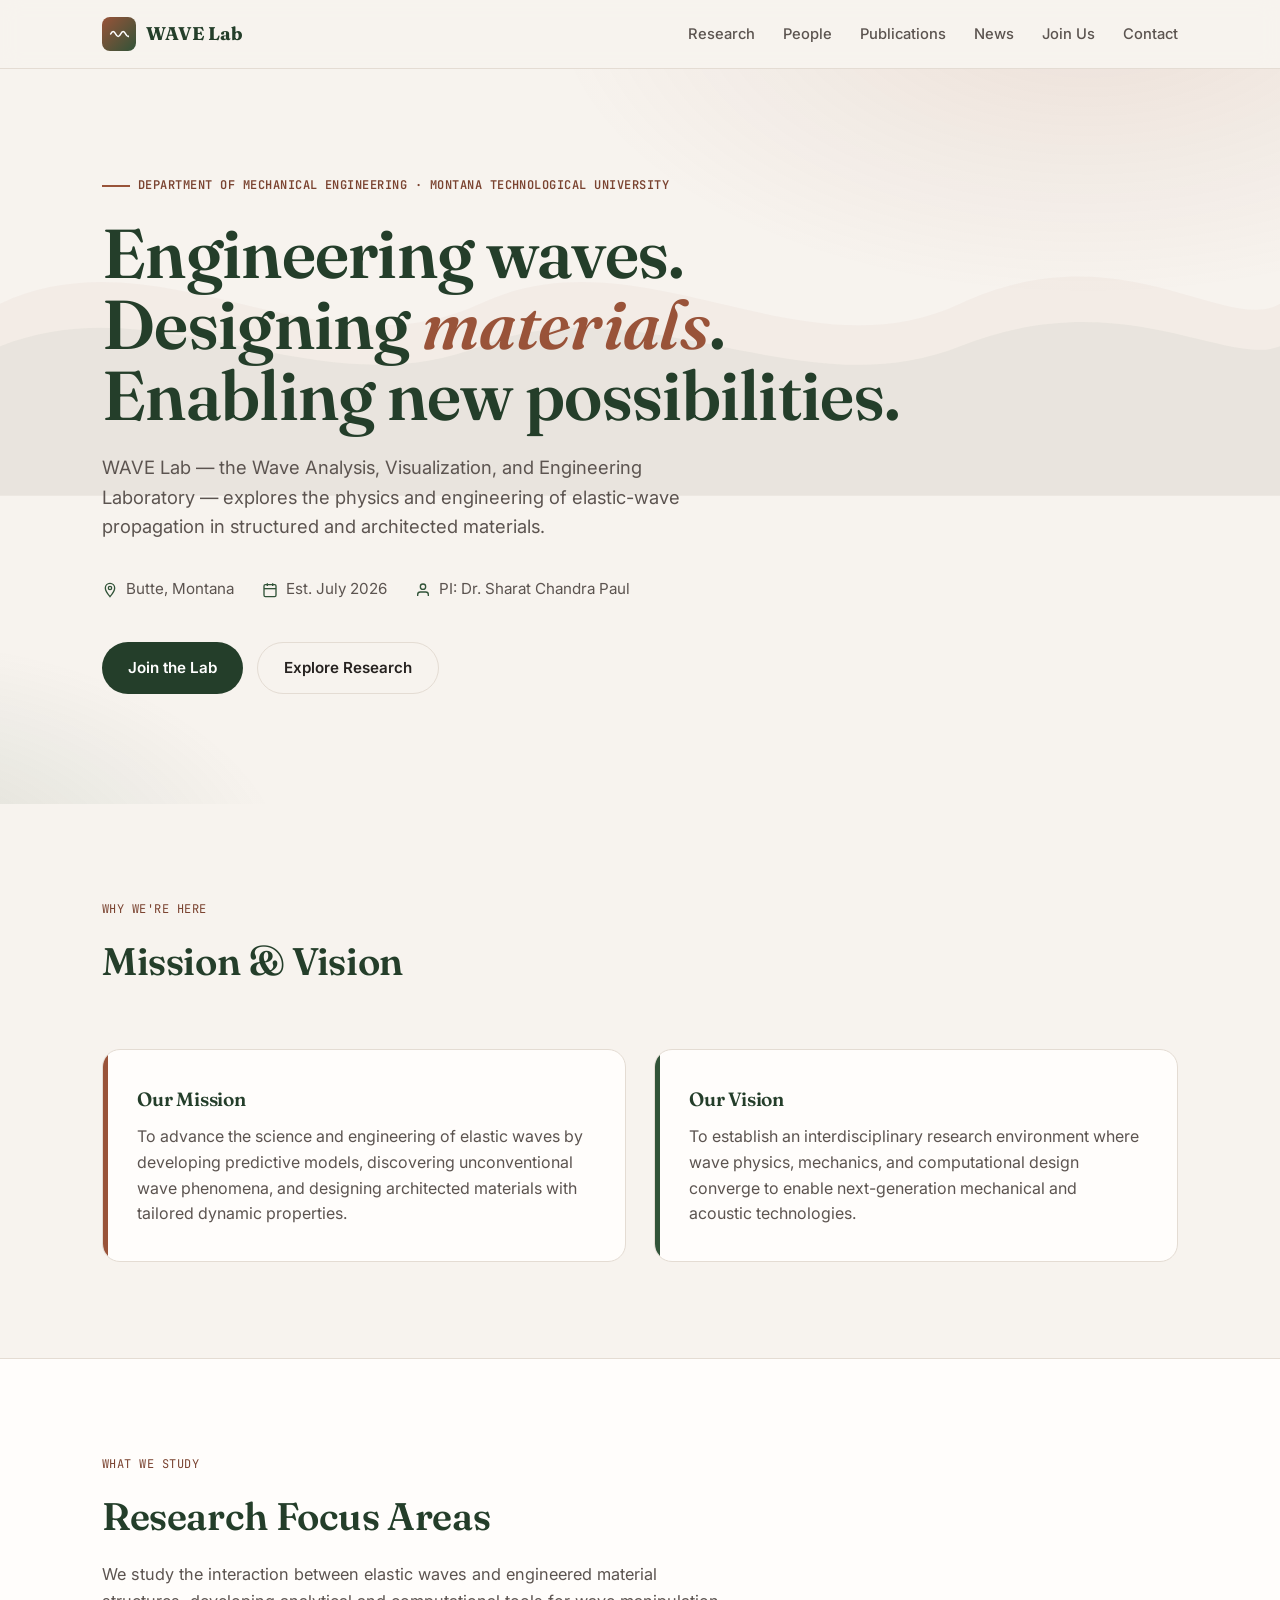
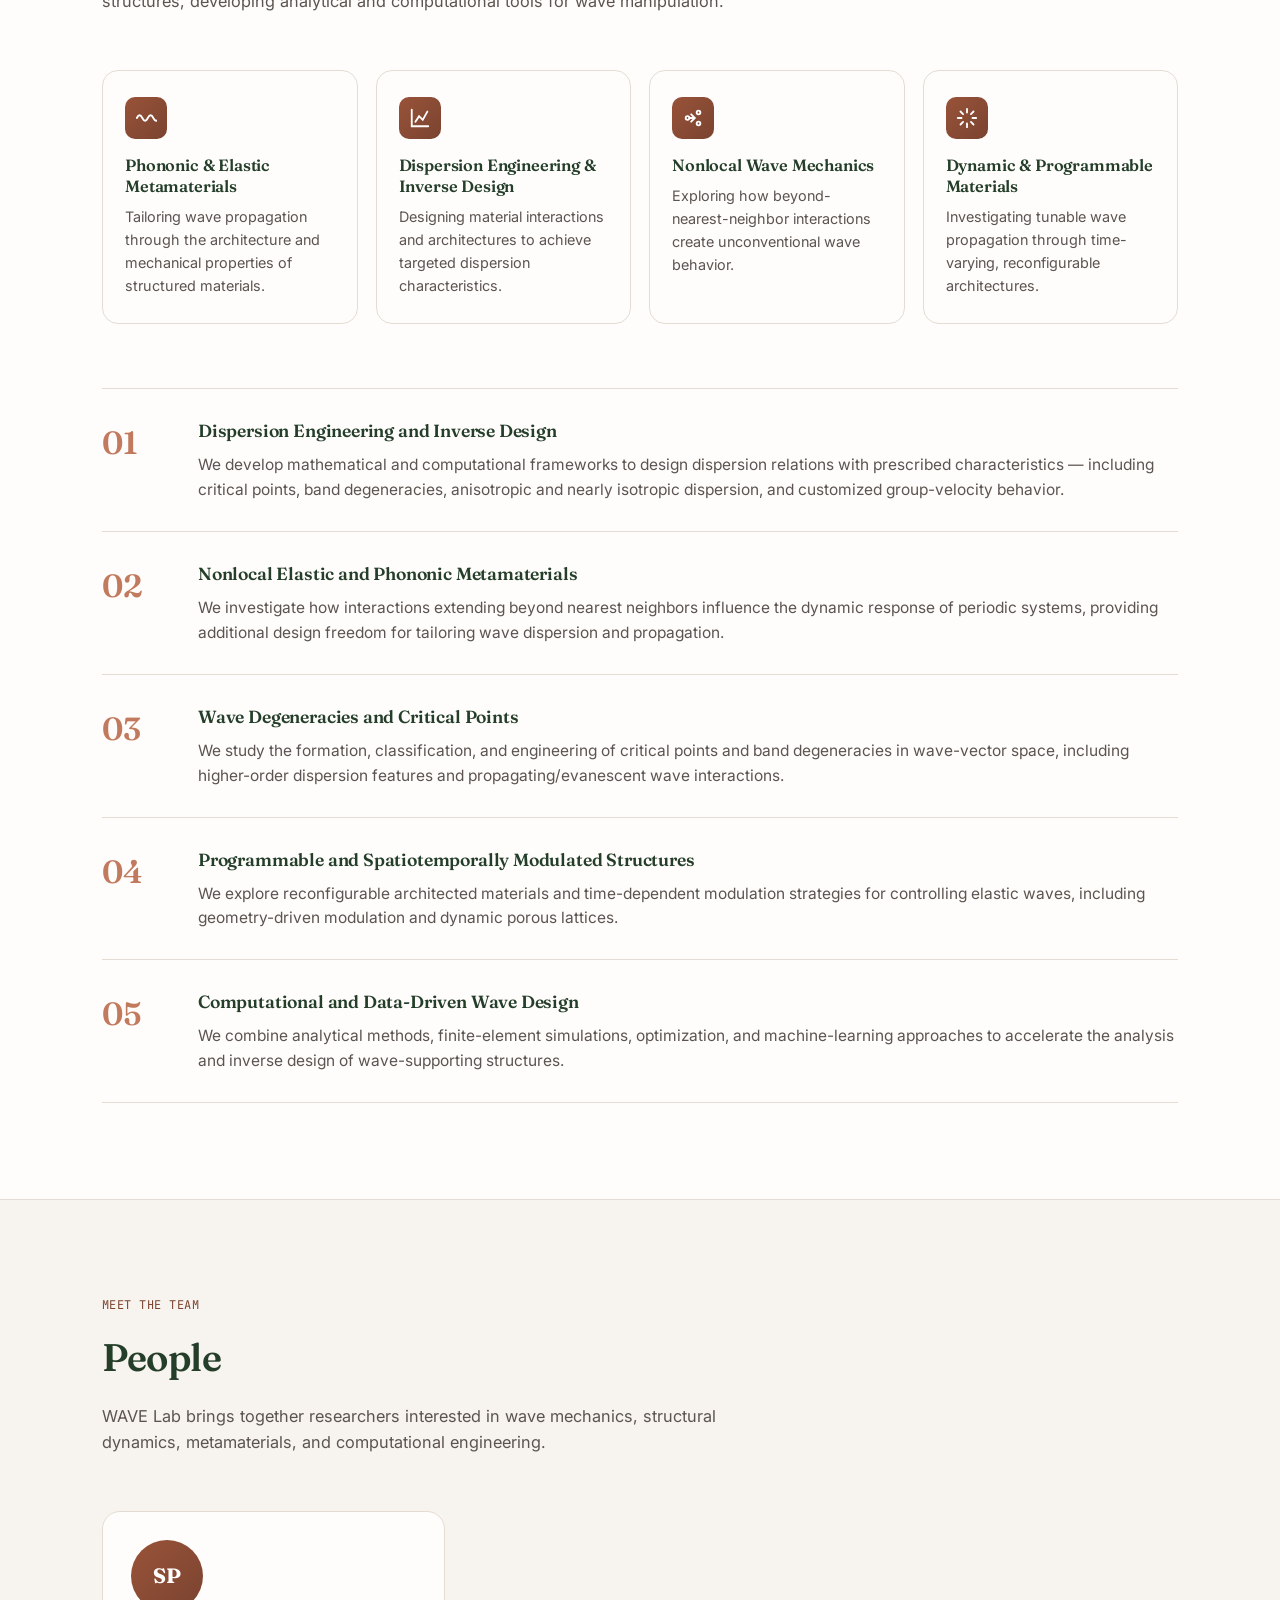
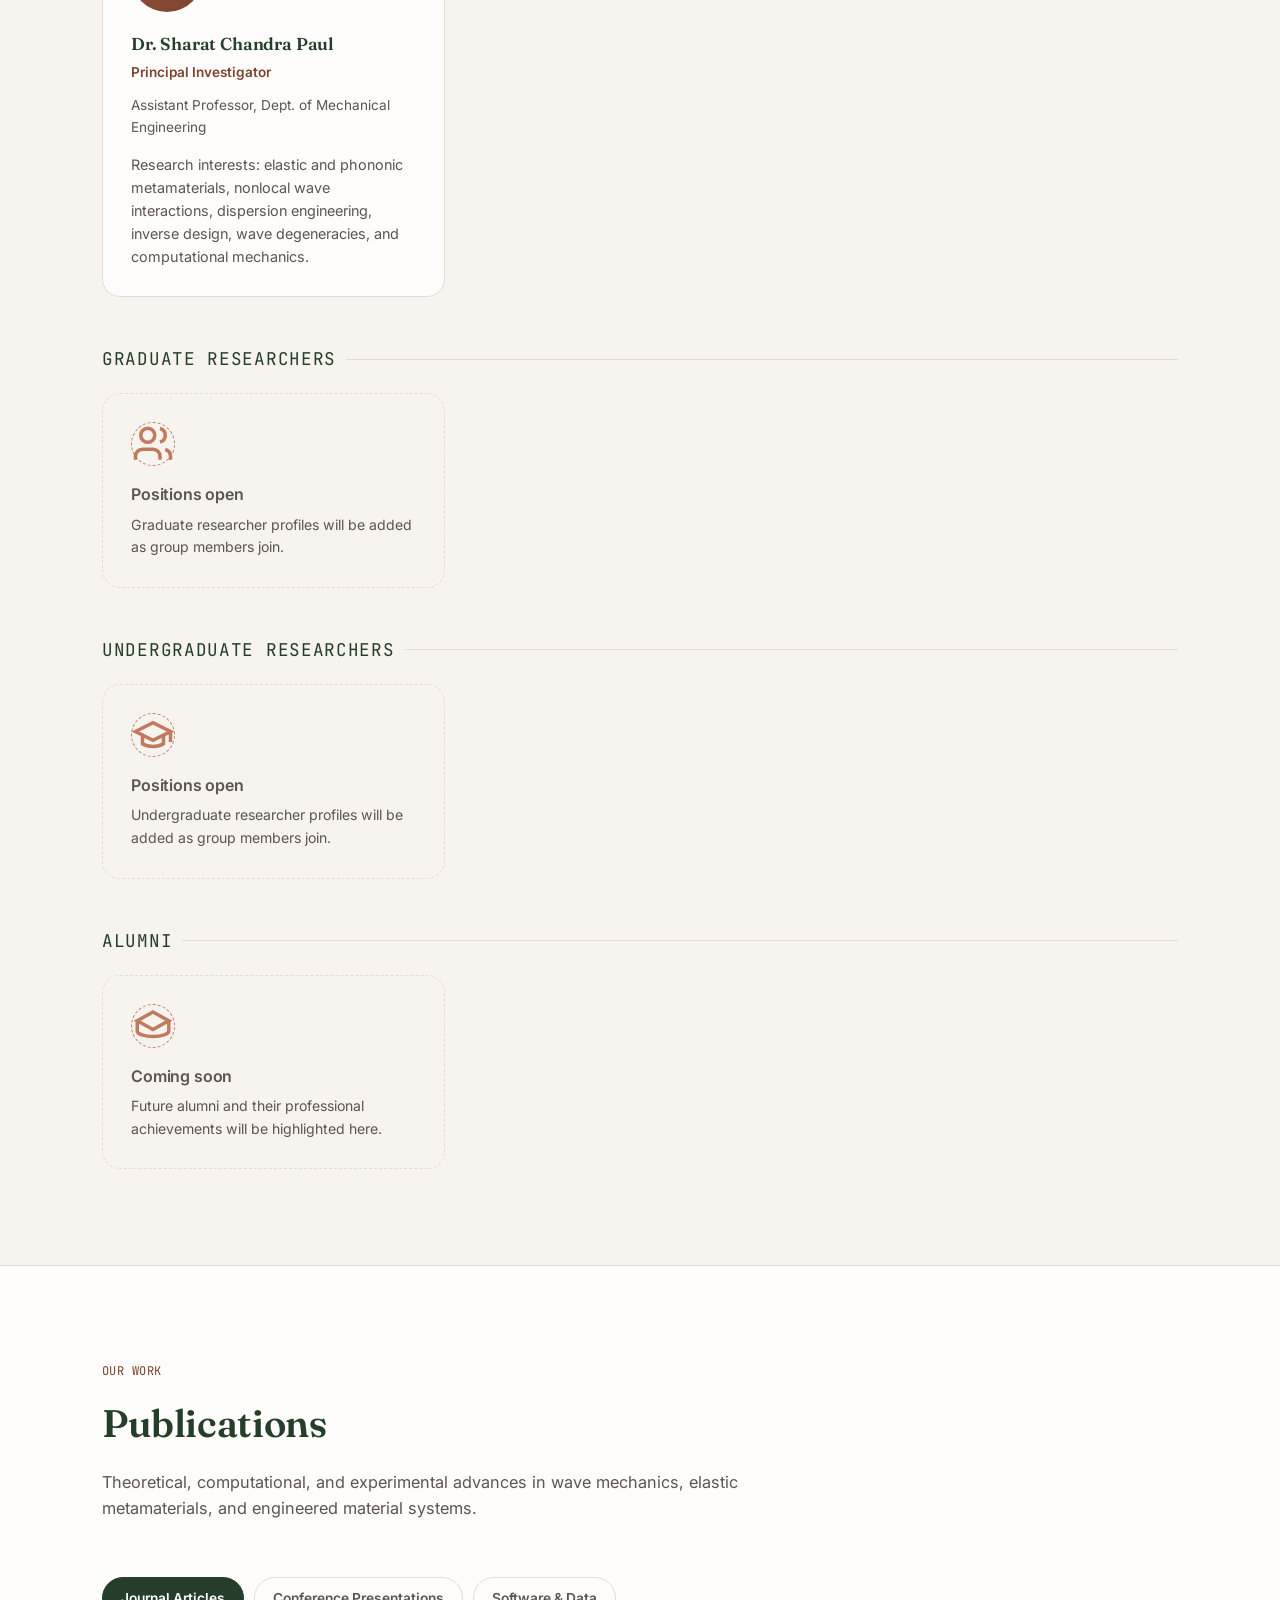
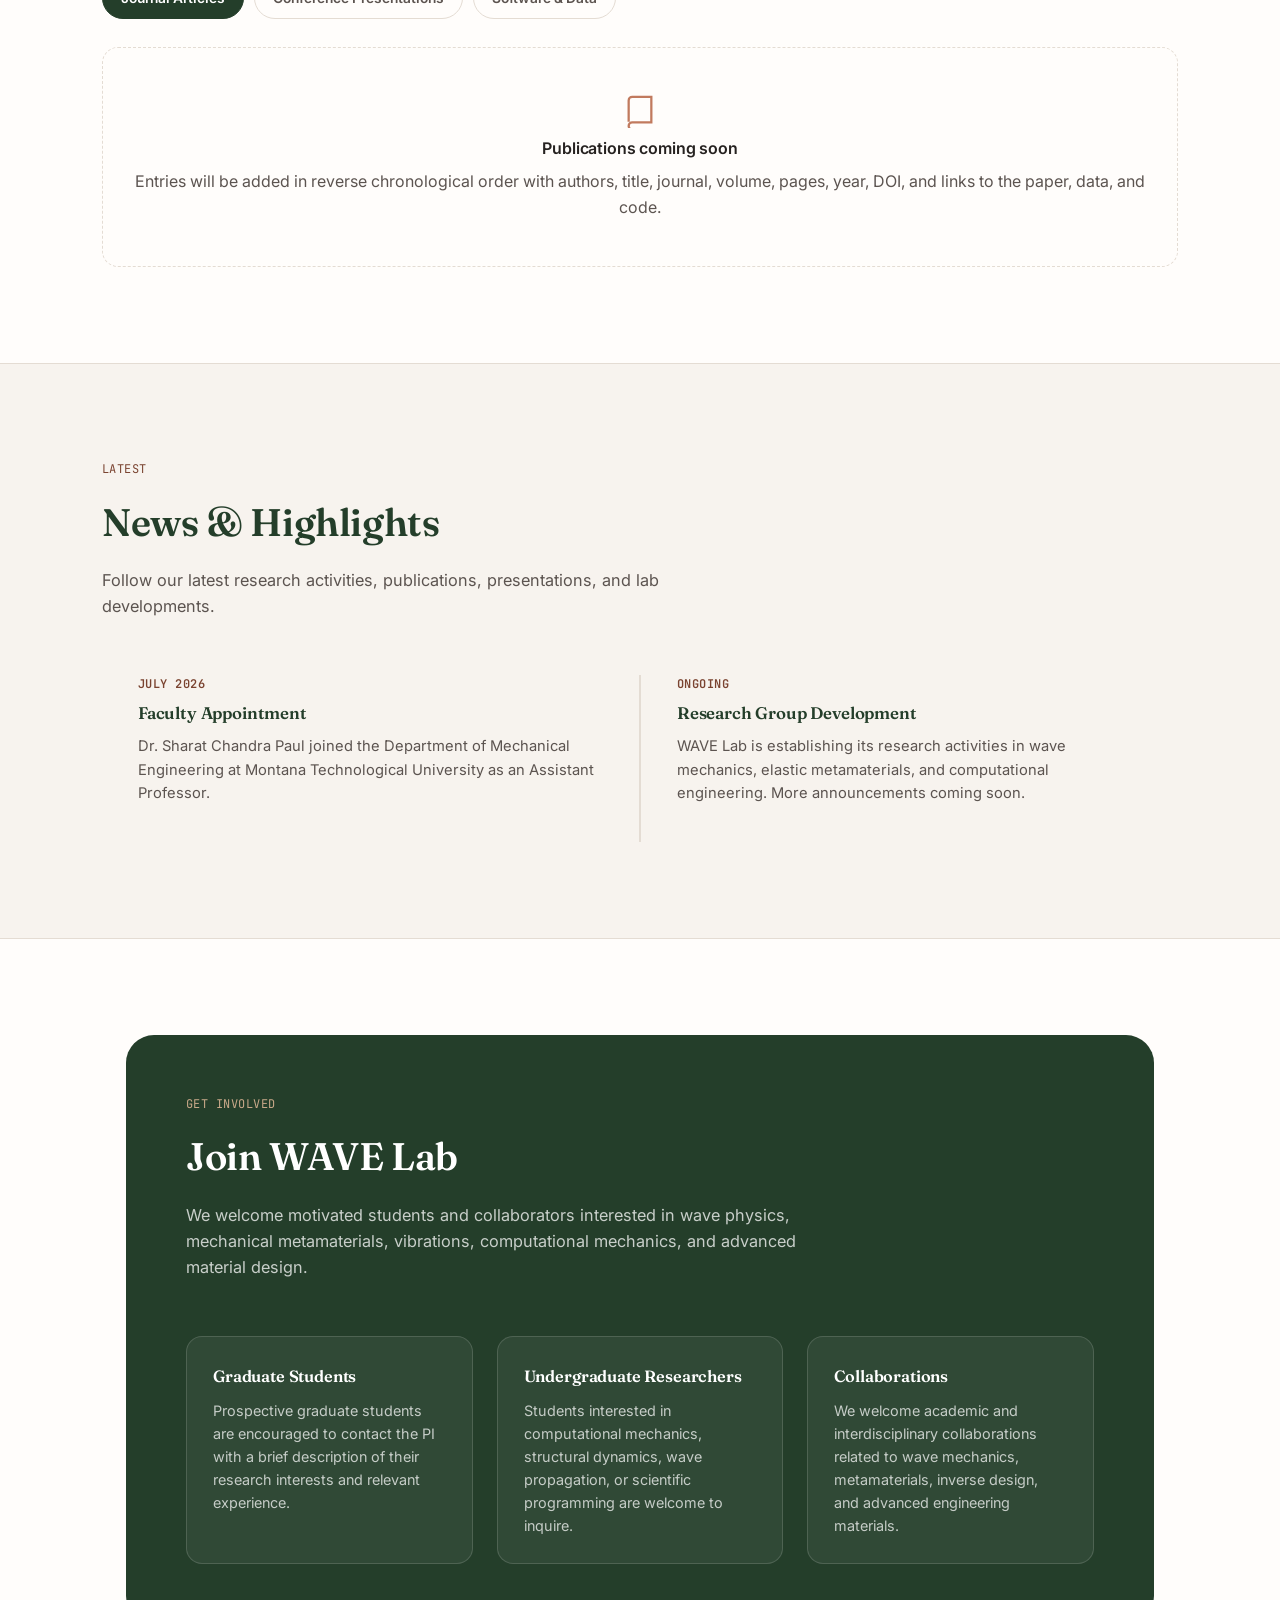
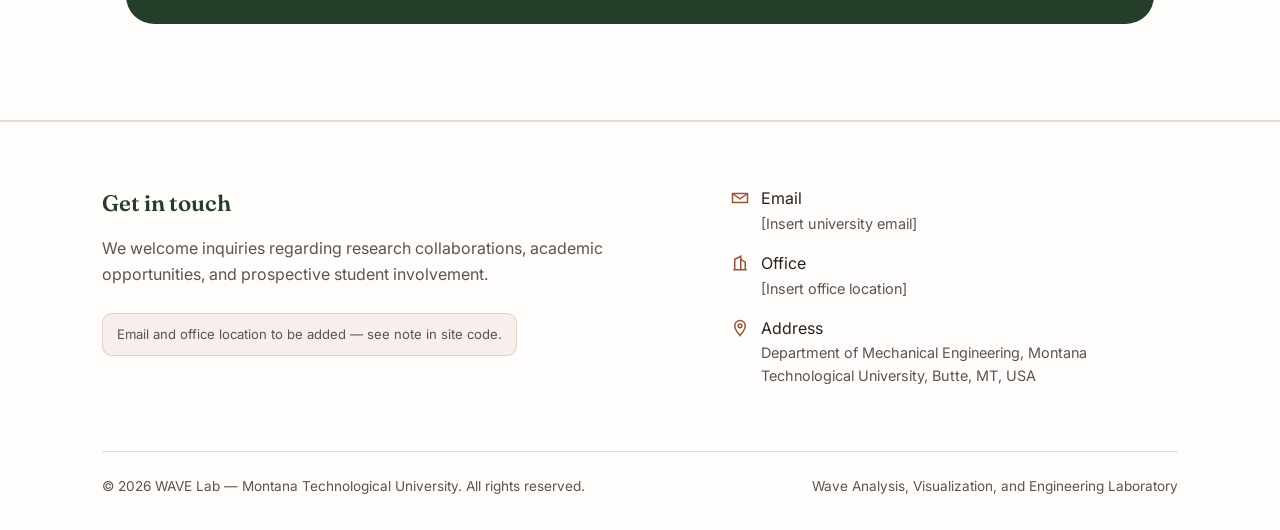
==== index.html @ 206c652d "Add files via upload" ====
<!DOCTYPE html>
<html lang="en">
<head>
<meta charset="UTF-8">
<meta name="viewport" content="width=device-width, initial-scale=1.0">
<title>WAVE Lab | Montana Technological University</title>
<meta name="description" content="WAVE Lab — Wave Analysis, Visualization, and Engineering Laboratory, Department of Mechanical Engineering, Montana Technological University.">
<link rel="preconnect" href="https://fonts.googleapis.com">
<link rel="preconnect" href="https://fonts.gstatic.com" crossorigin>
<link href="https://fonts.googleapis.com/css2?family=Fraunces:opsz,wght@9..144,500;9..144,600;9..144,700&family=Inter:wght@400;500;600;700&family=JetBrains+Mono:wght@400;500&display=swap" rel="stylesheet">
<style>
  :root{
    --copper: #995339;
    --copper-dark: #7a4330;
    --copper-light: #c17a5e;
    --green: #315338;
    --green-dark: #243e2a;
    --cream: #f7f3ee;
    --paper: #fffdfb;
    --ink: #262220;
    --ink-soft: #5c5450;
    --line: #e4dcd3;
    --accent-wave: #c9a98a;
  }

  *{box-sizing:border-box; margin:0; padding:0;}

  html{scroll-behavior:smooth;}

  body{
    font-family:'Inter', system-ui, sans-serif;
    background:var(--cream);
    color:var(--ink);
    line-height:1.6;
    overflow-x:hidden;
  }

  h1,h2,h3,h4{
    font-family:'Fraunces', Georgia, serif;
    font-weight:600;
    letter-spacing:-0.01em;
    color:var(--green-dark);
  }

  a{color:inherit; text-decoration:none;}

  .mono{
    font-family:'JetBrains Mono', monospace;
    letter-spacing:0.04em;
    text-transform:uppercase;
    font-size:0.75rem;
  }

  .wrap{
    max-width:1140px;
    margin:0 auto;
    padding:0 32px;
  }

  /* ---------- NAV ---------- */
  nav{
    position:sticky; top:0; z-index:100;
    background:rgba(247,243,238,0.92);
    backdrop-filter:blur(10px);
    border-bottom:1px solid var(--line);
  }
  nav .wrap{
    display:flex; align-items:center; justify-content:space-between;
    height:68px;
  }
  .brand{display:flex; align-items:center; gap:10px; font-family:'Fraunces',serif; font-weight:700; font-size:1.15rem; color:var(--green-dark);}
  .brand .mark{
    width:34px; height:34px; border-radius:8px;
    background:linear-gradient(135deg, var(--copper), var(--green));
    display:flex; align-items:center; justify-content:center;
    flex-shrink:0;
  }
  .brand .mark svg{width:20px; height:20px;}
  nav ul{list-style:none; display:flex; gap:28px;}
  nav ul a{
    font-size:0.92rem; font-weight:500; color:var(--ink-soft);
    transition:color 0.2s; position:relative;
  }
  nav ul a:hover{color:var(--copper);}
  .nav-toggle{display:none; background:none; border:none; cursor:pointer; padding:8px;}
  .nav-toggle svg{width:24px; height:24px; color:var(--green-dark);}

  @media(max-width:860px){
    nav ul{
      display:none;
      position:absolute; top:68px; left:0; right:0;
      background:var(--paper); flex-direction:column; gap:0;
      border-bottom:1px solid var(--line);
      padding:8px 0;
    }
    nav ul.open{display:flex;}
    nav ul li{width:100%;}
    nav ul a{display:block; padding:14px 32px;}
    .nav-toggle{display:block;}
  }

  /* ---------- HERO ---------- */
  .hero{
    position:relative;
    padding:100px 0 110px;
    background:
      radial-gradient(900px 500px at 85% -10%, rgba(153,83,57,0.12), transparent 60%),
      radial-gradient(700px 400px at -10% 110%, rgba(49,83,56,0.14), transparent 60%),
      var(--cream);
    overflow:hidden;
  }
  .hero-wave{
    position:absolute; inset:0; z-index:0; opacity:0.5;
    pointer-events:none;
  }
  .hero-inner{position:relative; z-index:1;}
  .eyebrow{
    display:inline-flex; align-items:center; gap:8px;
    color:var(--copper-dark); font-weight:600; margin-bottom:22px;
  }
  .eyebrow::before{content:""; width:28px; height:2px; background:var(--copper); display:inline-block;}
  .hero h1{
    font-size:clamp(2.6rem, 5.4vw, 4.6rem);
    line-height:1.03;
    max-width:820px;
    margin-bottom:22px;
  }
  .hero h1 em{font-style:italic; color:var(--copper);}
  .hero p.lede{
    font-size:1.15rem; color:var(--ink-soft); max-width:600px; margin-bottom:36px;
  }
  .hero-meta{
    display:flex; flex-wrap:wrap; gap:10px 28px; color:var(--ink-soft); font-size:0.95rem; margin-bottom:40px;
  }
  .hero-meta span{display:flex; align-items:center; gap:8px;}
  .hero-meta svg{width:16px; height:16px; color:var(--green);}
  .btn-row{display:flex; gap:14px; flex-wrap:wrap;}
  .btn{
    display:inline-flex; align-items:center; gap:8px;
    padding:13px 26px; border-radius:999px; font-weight:600; font-size:0.95rem;
    transition:transform 0.2s, box-shadow 0.2s;
  }
  .btn-primary{background:var(--green-dark); color:#fff;}
  .btn-primary:hover{transform:translateY(-2px); box-shadow:0 10px 24px rgba(36,62,42,0.28);}
  .btn-ghost{border:1.5px solid var(--line); color:var(--ink);}
  .btn-ghost:hover{border-color:var(--copper); color:var(--copper-dark); transform:translateY(-2px);}

  /* ---------- SECTION SHARED ---------- */
  section{padding:96px 0;}
  .section-head{max-width:640px; margin-bottom:56px;}
  .section-head .mono{color:var(--copper-dark); display:block; margin-bottom:12px;}
  .section-head h2{font-size:clamp(1.9rem, 3vw, 2.5rem);}
  .section-head p{color:var(--ink-soft); margin-top:14px; font-size:1.02rem;}

  .alt-bg{background:var(--paper); border-top:1px solid var(--line); border-bottom:1px solid var(--line);}

  /* ---------- MISSION / VISION ---------- */
  .mv-grid{display:grid; grid-template-columns:1fr 1fr; gap:28px;}
  .mv-card{
    background:var(--paper); border:1px solid var(--line); border-radius:18px;
    padding:34px; position:relative; overflow:hidden;
  }
  .mv-card::before{
    content:""; position:absolute; top:0; left:0; width:5px; height:100%;
  }
  .mv-card.mission::before{background:var(--copper);}
  .mv-card.vision::before{background:var(--green);}
  .mv-card h3{font-size:1.2rem; margin-bottom:10px;}
  .mv-card p{color:var(--ink-soft);}
  @media(max-width:720px){.mv-grid{grid-template-columns:1fr;}}

  /* ---------- RESEARCH ---------- */
  .focus-grid{
    display:grid; grid-template-columns:repeat(4,1fr); gap:18px; margin-bottom:64px;
  }
  .focus-card{
    background:var(--paper); border:1px solid var(--line); border-radius:16px;
    padding:26px 22px; transition:border-color 0.25s, transform 0.25s;
  }
  .focus-card:hover{border-color:var(--copper-light); transform:translateY(-4px);}
  .focus-card .icon{
    width:42px; height:42px; border-radius:10px;
    background:linear-gradient(135deg, var(--copper), var(--copper-dark));
    display:flex; align-items:center; justify-content:center; margin-bottom:16px;
  }
  .focus-card .icon svg{width:22px; height:22px; color:#fff;}
  .focus-card h4{font-size:1.02rem; margin-bottom:8px; line-height:1.3;}
  .focus-card p{font-size:0.9rem; color:var(--ink-soft);}
  @media(max-width:960px){.focus-grid{grid-template-columns:1fr 1fr;}}
  @media(max-width:560px){.focus-grid{grid-template-columns:1fr;}}

  .direction{
    display:grid; grid-template-columns:72px 1fr; gap:24px;
    padding:28px 0; border-top:1px solid var(--line);
  }
  .direction:last-child{border-bottom:1px solid var(--line);}
  .direction .num{
    font-family:'Fraunces',serif; font-size:2rem; color:var(--copper-light); font-weight:600;
  }
  .direction h4{font-size:1.1rem; margin-bottom:8px;}
  .direction p{color:var(--ink-soft); font-size:0.97rem;}
  @media(max-width:640px){.direction{grid-template-columns:1fr; gap:6px;}}

  /* ---------- PEOPLE ---------- */
  .people-grid{display:grid; grid-template-columns:repeat(3,1fr); gap:24px;}
  .person-card{
    background:var(--paper); border:1px solid var(--line); border-radius:18px;
    padding:28px; text-align:left;
  }
  .avatar{
    width:72px; height:72px; border-radius:50%; margin-bottom:18px;
    background:linear-gradient(135deg, var(--green), var(--green-dark));
    color:#fff; display:flex; align-items:center; justify-content:center;
    font-family:'Fraunces',serif; font-weight:700; font-size:1.3rem;
  }
  .pi-card .avatar{background:linear-gradient(135deg, var(--copper), var(--copper-dark));}
  .person-card h4{font-size:1.08rem; margin-bottom:4px;}
  .person-card .role{color:var(--copper-dark); font-weight:600; font-size:0.85rem; margin-bottom:12px;}
  .person-card .dept{color:var(--ink-soft); font-size:0.85rem; margin-bottom:14px;}
  .person-card p.bio{font-size:0.9rem; color:var(--ink-soft);}
  .placeholder-card{
    border:1.5px dashed var(--line); border-radius:18px; padding:28px;
    display:flex; flex-direction:column; justify-content:center; align-items:flex-start;
    color:var(--ink-soft); min-height:100%;
  }
  .placeholder-card .icon-dash{
    width:44px; height:44px; border-radius:50%; border:1.5px dashed var(--copper-light);
    display:flex; align-items:center; justify-content:center; margin-bottom:16px; color:var(--copper-light);
  }
  .placeholder-card h4{color:var(--ink-soft); font-family:'Inter',sans-serif; font-weight:600; font-size:1rem; margin-bottom:6px;}
  .placeholder-card p{font-size:0.88rem;}
  @media(max-width:960px){.people-grid{grid-template-columns:1fr 1fr;}}
  @media(max-width:620px){.people-grid{grid-template-columns:1fr;}}

  .people-subhead{
    margin:48px 0 20px; font-size:1.1rem; color:var(--green-dark);
    display:flex; align-items:center; gap:10px;
  }
  .people-subhead::after{content:""; height:1px; flex:1; background:var(--line);}

  /* ---------- PUBLICATIONS ---------- */
  .pub-tabs{display:flex; gap:10px; margin-bottom:28px; flex-wrap:wrap;}
  .pub-tab{
    padding:9px 18px; border-radius:999px; border:1px solid var(--line);
    font-size:0.86rem; font-weight:600; color:var(--ink-soft);
  }
  .pub-tab.active{background:var(--green-dark); color:#fff; border-color:var(--green-dark);}
  .pub-empty{
    border:1.5px dashed var(--line); border-radius:16px; padding:46px 32px;
    text-align:center; color:var(--ink-soft);
  }
  .pub-empty svg{width:34px; height:34px; color:var(--copper-light); margin-bottom:14px;}
  .pub-empty h4{font-family:'Inter',sans-serif; font-weight:600; color:var(--ink); margin-bottom:8px; font-size:1rem;}
  .pub-list{display:flex; flex-direction:column; gap:14px;}
  .pub-item{
    border:1px solid var(--line); background:var(--paper); border-radius:12px;
    padding:18px 20px; font-size:0.9rem; color:var(--ink-soft);
  }

  /* ---------- NEWS ---------- */
  .news-grid{display:grid; grid-template-columns:1fr 2px 1fr; gap:0;}
  .news-line{background:var(--line);}
  .news-item{padding:0 36px 36px;}
  .news-item .date{color:var(--copper-dark); font-weight:600; margin-bottom:6px; display:block;}
  .news-item h4{font-size:1.05rem; margin-bottom:8px;}
  .news-item p{color:var(--ink-soft); font-size:0.92rem;}
  @media(max-width:760px){
    .news-grid{grid-template-columns:1fr;}
    .news-line{display:none;}
    .news-item{padding:0 0 28px; border-left:2px solid var(--line); padding-left:20px;}
  }

  /* ---------- JOIN ---------- */
  .join-section{
    background:var(--green-dark); color:#fff; border-radius:28px;
    padding:60px; margin:0 24px;
  }
  .join-section h2{color:#fff;}
  .join-section .section-head p{color:rgba(255,255,255,0.75);}
  .join-grid{display:grid; grid-template-columns:repeat(3,1fr); gap:24px; margin-top:12px;}
  .join-card{
    background:rgba(255,255,255,0.06); border:1px solid rgba(255,255,255,0.14);
    border-radius:16px; padding:26px;
  }
  .join-card h4{color:#fff; font-size:1.02rem; margin-bottom:10px;}
  .join-card p{color:rgba(255,255,255,0.72); font-size:0.9rem;}
  @media(max-width:860px){.join-grid{grid-template-columns:1fr;} .join-section{padding:40px 28px; margin:0 16px; border-radius:20px;}}

  /* ---------- CONTACT / FOOTER ---------- */
  footer{background:var(--paper); border-top:1px solid var(--line); padding:64px 0 32px;}
  .contact-grid{display:grid; grid-template-columns:1.3fr 1fr; gap:48px; margin-bottom:48px;}
  .contact-grid h3{font-size:1.4rem; margin-bottom:14px;}
  .contact-grid p{color:var(--ink-soft); margin-bottom:22px;}
  .contact-detail{display:flex; gap:12px; align-items:flex-start; margin-bottom:16px;}
  .contact-detail svg{width:18px; height:18px; color:var(--copper); margin-top:3px; flex-shrink:0;}
  .contact-detail div span{display:block; color:var(--ink-soft); font-size:0.9rem;}
  .footer-bottom{
    border-top:1px solid var(--line); padding-top:24px;
    display:flex; justify-content:space-between; flex-wrap:wrap; gap:12px;
    font-size:0.85rem; color:var(--ink-soft);
  }
  @media(max-width:760px){.contact-grid{grid-template-columns:1fr;}}

  .note{
    font-size:0.82rem; color:var(--ink-soft); background:rgba(153,83,57,0.08);
    border:1px solid rgba(153,83,57,0.2); border-radius:10px; padding:10px 14px;
    display:inline-block; margin-top:4px;
  }
</style>
</head>
<body>

<nav>
  <div class="wrap">
    <a href="#top" class="brand">
      <span class="mark">
        <svg viewBox="0 0 24 24" fill="none" stroke="#fff" stroke-width="2" stroke-linecap="round"><path d="M2 12c2-4 4-4 6 0s4 4 6 0 4-4 6 0 4 4 6 0"/></svg>
      </span>
      WAVE Lab
    </a>
    <button class="nav-toggle" id="navToggle" aria-label="Toggle menu">
      <svg viewBox="0 0 24 24" fill="none" stroke="currentColor" stroke-width="2" stroke-linecap="round"><line x1="3" y1="6" x2="21" y2="6"/><line x1="3" y1="12" x2="21" y2="12"/><line x1="3" y1="18" x2="21" y2="18"/></svg>
    </button>
    <ul id="navMenu">
      <li><a href="#research">Research</a></li>
      <li><a href="#people">People</a></li>
      <li><a href="#publications">Publications</a></li>
      <li><a href="#news">News</a></li>
      <li><a href="#join">Join Us</a></li>
      <li><a href="#contact">Contact</a></li>
    </ul>
  </div>
</nav>

<header class="hero" id="top">
  <svg class="hero-wave" viewBox="0 0 1200 400" preserveAspectRatio="none">
    <path d="M0,220 C150,150 300,290 450,220 C600,150 750,290 900,220 C1050,150 1150,250 1200,220 L1200,400 L0,400 Z" fill="#995339" opacity="0.08"/>
    <path d="M0,260 C150,200 300,320 450,260 C600,200 750,320 900,260 C1050,200 1150,280 1200,260 L1200,400 L0,400 Z" fill="#315338" opacity="0.1"/>
  </svg>
  <div class="wrap hero-inner">
    <div class="eyebrow mono">Department of Mechanical Engineering · Montana Technological University</div>
    <h1>Engineering waves.<br>Designing <em>materials</em>.<br>Enabling new possibilities.</h1>
    <p class="lede">WAVE Lab — the Wave Analysis, Visualization, and Engineering Laboratory — explores the physics and engineering of elastic-wave propagation in structured and architected materials.</p>
    <div class="hero-meta">
      <span><svg viewBox="0 0 24 24" fill="none" stroke="currentColor" stroke-width="2"><path d="M12 2a7 7 0 0 0-7 7c0 5 7 13 7 13s7-8 7-13a7 7 0 0 0-7-7z"/><circle cx="12" cy="9" r="2.5"/></svg> Butte, Montana</span>
      <span><svg viewBox="0 0 24 24" fill="none" stroke="currentColor" stroke-width="2"><rect x="3" y="4" width="18" height="18" rx="2"/><line x1="16" y1="2" x2="16" y2="6"/><line x1="8" y1="2" x2="8" y2="6"/><line x1="3" y1="10" x2="21" y2="10"/></svg> Est. July 2026</span>
      <span><svg viewBox="0 0 24 24" fill="none" stroke="currentColor" stroke-width="2"><path d="M20 21v-2a4 4 0 0 0-4-4H8a4 4 0 0 0-4 4v2"/><circle cx="12" cy="7" r="4"/></svg> PI: Dr. Sharat Chandra Paul</span>
    </div>
    <div class="btn-row">
      <a href="#join" class="btn btn-primary">Join the Lab</a>
      <a href="#research" class="btn btn-ghost">Explore Research</a>
    </div>
  </div>
</header>

<section id="mission">
  <div class="wrap">
    <div class="section-head">
      <span class="mono">Why we're here</span>
      <h2>Mission &amp; Vision</h2>
    </div>
    <div class="mv-grid">
      <div class="mv-card mission">
        <h3>Our Mission</h3>
        <p>To advance the science and engineering of elastic waves by developing predictive models, discovering unconventional wave phenomena, and designing architected materials with tailored dynamic properties.</p>
      </div>
      <div class="mv-card vision">
        <h3>Our Vision</h3>
        <p>To establish an interdisciplinary research environment where wave physics, mechanics, and computational design converge to enable next-generation mechanical and acoustic technologies.</p>
      </div>
    </div>
  </div>
</section>

<section id="research" class="alt-bg">
  <div class="wrap">
    <div class="section-head">
      <span class="mono">What we study</span>
      <h2>Research Focus Areas</h2>
      <p>We study the interaction between elastic waves and engineered material structures, developing analytical and computational tools for wave manipulation.</p>
    </div>

    <div class="focus-grid">
      <div class="focus-card">
        <div class="icon"><svg viewBox="0 0 24 24" fill="none" stroke="#fff" stroke-width="2" stroke-linecap="round"><path d="M2 12c2-4 4-4 6 0s4 4 6 0 4-4 6 0 4 4 6 0"/></svg></div>
        <h4>Phononic &amp; Elastic Metamaterials</h4>
        <p>Tailoring wave propagation through the architecture and mechanical properties of structured materials.</p>
      </div>
      <div class="focus-card">
        <div class="icon"><svg viewBox="0 0 24 24" fill="none" stroke="#fff" stroke-width="2" stroke-linecap="round"><path d="M3 3v18h18"/><path d="M7 16l4-6 4 4 5-9"/></svg></div>
        <h4>Dispersion Engineering &amp; Inverse Design</h4>
        <p>Designing material interactions and architectures to achieve targeted dispersion characteristics.</p>
      </div>
      <div class="focus-card">
        <div class="icon"><svg viewBox="0 0 24 24" fill="none" stroke="#fff" stroke-width="2" stroke-linecap="round"><circle cx="6" cy="12" r="2"/><circle cx="18" cy="6" r="2"/><circle cx="18" cy="18" r="2"/><path d="M8 12h6m-4-4l4 4-4 4"/></svg></div>
        <h4>Nonlocal Wave Mechanics</h4>
        <p>Exploring how beyond-nearest-neighbor interactions create unconventional wave behavior.</p>
      </div>
      <div class="focus-card">
        <div class="icon"><svg viewBox="0 0 24 24" fill="none" stroke="#fff" stroke-width="2" stroke-linecap="round"><path d="M12 2v4M12 18v4M4.9 4.9l2.8 2.8M16.3 16.3l2.8 2.8M2 12h4M18 12h4M4.9 19.1l2.8-2.8M16.3 7.7l2.8-2.8"/></svg></div>
        <h4>Dynamic &amp; Programmable Materials</h4>
        <p>Investigating tunable wave propagation through time-varying, reconfigurable architectures.</p>
      </div>
    </div>

    <div class="directions">
      <div class="direction">
        <div class="num">01</div>
        <div><h4>Dispersion Engineering and Inverse Design</h4><p>We develop mathematical and computational frameworks to design dispersion relations with prescribed characteristics — including critical points, band degeneracies, anisotropic and nearly isotropic dispersion, and customized group-velocity behavior.</p></div>
      </div>
      <div class="direction">
        <div class="num">02</div>
        <div><h4>Nonlocal Elastic and Phononic Metamaterials</h4><p>We investigate how interactions extending beyond nearest neighbors influence the dynamic response of periodic systems, providing additional design freedom for tailoring wave dispersion and propagation.</p></div>
      </div>
      <div class="direction">
        <div class="num">03</div>
        <div><h4>Wave Degeneracies and Critical Points</h4><p>We study the formation, classification, and engineering of critical points and band degeneracies in wave-vector space, including higher-order dispersion features and propagating/evanescent wave interactions.</p></div>
      </div>
      <div class="direction">
        <div class="num">04</div>
        <div><h4>Programmable and Spatiotemporally Modulated Structures</h4><p>We explore reconfigurable architected materials and time-dependent modulation strategies for controlling elastic waves, including geometry-driven modulation and dynamic porous lattices.</p></div>
      </div>
      <div class="direction">
        <div class="num">05</div>
        <div><h4>Computational and Data-Driven Wave Design</h4><p>We combine analytical methods, finite-element simulations, optimization, and machine-learning approaches to accelerate the analysis and inverse design of wave-supporting structures.</p></div>
      </div>
    </div>
  </div>
</section>

<section id="people">
  <div class="wrap">
    <div class="section-head">
      <span class="mono">Meet the team</span>
      <h2>People</h2>
      <p>WAVE Lab brings together researchers interested in wave mechanics, structural dynamics, metamaterials, and computational engineering.</p>
    </div>

    <div class="people-grid">
      <div class="person-card pi-card">
        <div class="avatar">SP</div>
        <h4>Dr. Sharat Chandra Paul</h4>
        <div class="role">Principal Investigator</div>
        <div class="dept">Assistant Professor, Dept. of Mechanical Engineering</div>
        <p class="bio">Research interests: elastic and phononic metamaterials, nonlocal wave interactions, dispersion engineering, inverse design, wave degeneracies, and computational mechanics.</p>
      </div>
    </div>

    <div class="people-subhead mono">Graduate Researchers</div>
    <div class="people-grid">
      <div class="placeholder-card">
        <div class="icon-dash">
          <svg viewBox="0 0 24 24" fill="none" stroke="currentColor" stroke-width="2"><path d="M16 21v-2a4 4 0 0 0-4-4H6a4 4 0 0 0-4 4v2"/><circle cx="9" cy="7" r="4"/><path d="M22 21v-2a4 4 0 0 0-3-3.87"/><path d="M16 3.13a4 4 0 0 1 0 7.75"/></svg>
        </div>
        <h4>Positions open</h4>
        <p>Graduate researcher profiles will be added as group members join.</p>
      </div>
    </div>

    <div class="people-subhead mono">Undergraduate Researchers</div>
    <div class="people-grid">
      <div class="placeholder-card">
        <div class="icon-dash">
          <svg viewBox="0 0 24 24" fill="none" stroke="currentColor" stroke-width="2"><path d="M22 10v6M2 10l10-5 10 5-10 5z"/><path d="M6 12v5c3 2 9 2 12 0v-5"/></svg>
        </div>
        <h4>Positions open</h4>
        <p>Undergraduate researcher profiles will be added as group members join.</p>
      </div>
    </div>

    <div class="people-subhead mono">Alumni</div>
    <div class="people-grid">
      <div class="placeholder-card">
        <div class="icon-dash">
          <svg viewBox="0 0 24 24" fill="none" stroke="currentColor" stroke-width="2"><path d="M12 14l9-5-9-5-9 5 9 5z"/><path d="M3 9v6c0 1.5 4 3 9 3s9-1.5 9-3V9"/></svg>
        </div>
        <h4>Coming soon</h4>
        <p>Future alumni and their professional achievements will be highlighted here.</p>
      </div>
    </div>
  </div>
</section>

<section id="publications" class="alt-bg">
  <div class="wrap">
    <div class="section-head">
      <span class="mono">Our work</span>
      <h2>Publications</h2>
      <p>Theoretical, computational, and experimental advances in wave mechanics, elastic metamaterials, and engineered material systems.</p>
    </div>

    <div class="pub-tabs">
      <span class="pub-tab active">Journal Articles</span>
      <span class="pub-tab">Conference Presentations</span>
      <span class="pub-tab">Software &amp; Data</span>
    </div>

    <div class="pub-empty">
      <svg viewBox="0 0 24 24" fill="none" stroke="currentColor" stroke-width="1.6" style="margin:0 auto;"><path d="M4 19.5V4.5A2.5 2.5 0 0 1 6.5 2H20v18H6.5a2.5 2.5 0 0 0 0 5H20"/></svg>
      <h4>Publications coming soon</h4>
      <p>Entries will be added in reverse chronological order with authors, title, journal, volume, pages, year, DOI, and links to the paper, data, and code.</p>
    </div>
  </div>
</section>

<section id="news">
  <div class="wrap">
    <div class="section-head">
      <span class="mono">Latest</span>
      <h2>News &amp; Highlights</h2>
      <p>Follow our latest research activities, publications, presentations, and lab developments.</p>
    </div>

    <div class="news-grid">
      <div class="news-item">
        <span class="date mono">July 2026</span>
        <h4>Faculty Appointment</h4>
        <p>Dr. Sharat Chandra Paul joined the Department of Mechanical Engineering at Montana Technological University as an Assistant Professor.</p>
      </div>
      <div class="news-line"></div>
      <div class="news-item">
        <span class="date mono">Ongoing</span>
        <h4>Research Group Development</h4>
        <p>WAVE Lab is establishing its research activities in wave mechanics, elastic metamaterials, and computational engineering. More announcements coming soon.</p>
      </div>
    </div>
  </div>
</section>

<section id="join" class="alt-bg">
  <div class="wrap">
    <div class="join-section">
      <div class="section-head">
        <span class="mono" style="color:var(--accent-wave);">Get involved</span>
        <h2>Join WAVE Lab</h2>
        <p>We welcome motivated students and collaborators interested in wave physics, mechanical metamaterials, vibrations, computational mechanics, and advanced material design.</p>
      </div>
      <div class="join-grid">
        <div class="join-card">
          <h4>Graduate Students</h4>
          <p>Prospective graduate students are encouraged to contact the PI with a brief description of their research interests and relevant experience.</p>
        </div>
        <div class="join-card">
          <h4>Undergraduate Researchers</h4>
          <p>Students interested in computational mechanics, structural dynamics, wave propagation, or scientific programming are welcome to inquire.</p>
        </div>
        <div class="join-card">
          <h4>Collaborations</h4>
          <p>We welcome academic and interdisciplinary collaborations related to wave mechanics, metamaterials, inverse design, and advanced engineering materials.</p>
        </div>
      </div>
    </div>
  </div>
</section>

<footer id="contact">
  <div class="wrap">
    <div class="contact-grid">
      <div>
        <h3>Get in touch</h3>
        <p>We welcome inquiries regarding research collaborations, academic opportunities, and prospective student involvement.</p>
        <span class="note">Email and office location to be added — see note in site code.</span>
      </div>
      <div>
        <div class="contact-detail">
          <svg viewBox="0 0 24 24" fill="none" stroke="currentColor" stroke-width="2"><path d="M4 4h16v16H4z" opacity="0"/><path d="M22 6l-10 7L2 6"/><path d="M2 6h20v12H2z"/></svg>
          <div>Email<span>[Insert university email]</span></div>
        </div>
        <div class="contact-detail">
          <svg viewBox="0 0 24 24" fill="none" stroke="currentColor" stroke-width="2"><path d="M3 21h18M5 21V7l8-4v18M19 21V11l-6-4"/></svg>
          <div>Office<span>[Insert office location]</span></div>
        </div>
        <div class="contact-detail">
          <svg viewBox="0 0 24 24" fill="none" stroke="currentColor" stroke-width="2"><path d="M12 2a7 7 0 0 0-7 7c0 5 7 13 7 13s7-8 7-13a7 7 0 0 0-7-7z"/><circle cx="12" cy="9" r="2.5"/></svg>
          <div>Address<span>Department of Mechanical Engineering, Montana Technological University, Butte, MT, USA</span></div>
        </div>
      </div>
    </div>
    <div class="footer-bottom">
      <span>&copy; 2026 WAVE Lab — Montana Technological University. All rights reserved.</span>
      <span>Wave Analysis, Visualization, and Engineering Laboratory</span>
    </div>
  </div>
</footer>

<script>
  document.getElementById('navToggle').addEventListener('click', function(){
    document.getElementById('navMenu').classList.toggle('open');
  });
  document.querySelectorAll('#navMenu a').forEach(function(link){
    link.addEventListener('click', function(){
      document.getElementById('navMenu').classList.remove('open');
    });
  });
</script>

</body>
</html>
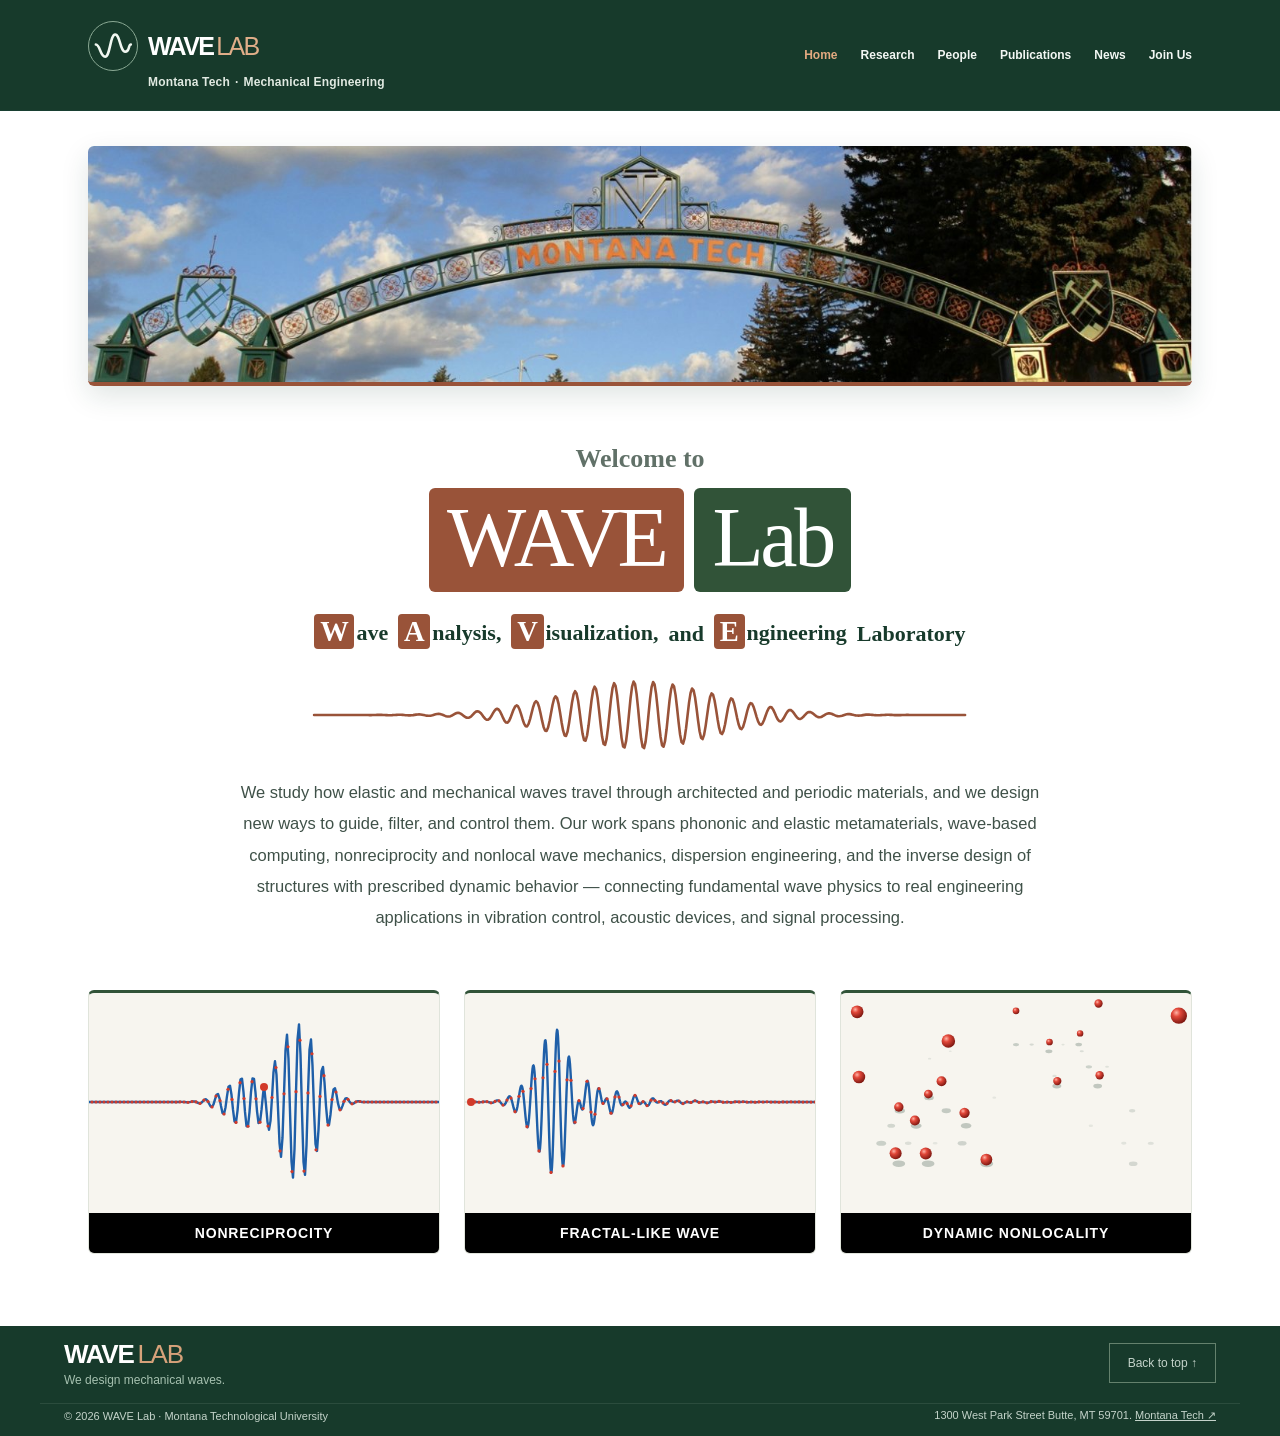
==== commit 6e41df12: "Add files via upload" ====
--- a/index.html
+++ b/index.html
@@ -1,598 +1,146 @@
 <!DOCTYPE html>
 <html lang="en">
 <head>
-<meta charset="UTF-8">
-<meta name="viewport" content="width=device-width, initial-scale=1.0">
-<title>WAVE Lab | Montana Technological University</title>
-<meta name="description" content="WAVE Lab — Wave Analysis, Visualization, and Engineering Laboratory, Department of Mechanical Engineering, Montana Technological University.">
-<link rel="preconnect" href="https://fonts.googleapis.com">
-<link rel="preconnect" href="https://fonts.gstatic.com" crossorigin>
-<link href="https://fonts.googleapis.com/css2?family=Fraunces:opsz,wght@9..144,500;9..144,600;9..144,700&family=Inter:wght@400;500;600;700&family=JetBrains+Mono:wght@400;500&display=swap" rel="stylesheet">
-<style>
-  :root{
-    --copper: #995339;
-    --copper-dark: #7a4330;
-    --copper-light: #c17a5e;
-    --green: #315338;
-    --green-dark: #243e2a;
-    --cream: #f7f3ee;
-    --paper: #fffdfb;
-    --ink: #262220;
-    --ink-soft: #5c5450;
-    --line: #e4dcd3;
-    --accent-wave: #c9a98a;
-  }
-
-  *{box-sizing:border-box; margin:0; padding:0;}
-
-  html{scroll-behavior:smooth;}
-
-  body{
-    font-family:'Inter', system-ui, sans-serif;
-    background:var(--cream);
-    color:var(--ink);
-    line-height:1.6;
-    overflow-x:hidden;
-  }
-
-  h1,h2,h3,h4{
-    font-family:'Fraunces', Georgia, serif;
-    font-weight:600;
-    letter-spacing:-0.01em;
-    color:var(--green-dark);
-  }
-
-  a{color:inherit; text-decoration:none;}
-
-  .mono{
-    font-family:'JetBrains Mono', monospace;
-    letter-spacing:0.04em;
-    text-transform:uppercase;
-    font-size:0.75rem;
-  }
-
-  .wrap{
-    max-width:1140px;
-    margin:0 auto;
-    padding:0 32px;
-  }
-
-  /* ---------- NAV ---------- */
-  nav{
-    position:sticky; top:0; z-index:100;
-    background:rgba(247,243,238,0.92);
-    backdrop-filter:blur(10px);
-    border-bottom:1px solid var(--line);
-  }
-  nav .wrap{
-    display:flex; align-items:center; justify-content:space-between;
-    height:68px;
-  }
-  .brand{display:flex; align-items:center; gap:10px; font-family:'Fraunces',serif; font-weight:700; font-size:1.15rem; color:var(--green-dark);}
-  .brand .mark{
-    width:34px; height:34px; border-radius:8px;
-    background:linear-gradient(135deg, var(--copper), var(--green));
-    display:flex; align-items:center; justify-content:center;
-    flex-shrink:0;
-  }
-  .brand .mark svg{width:20px; height:20px;}
-  nav ul{list-style:none; display:flex; gap:28px;}
-  nav ul a{
-    font-size:0.92rem; font-weight:500; color:var(--ink-soft);
-    transition:color 0.2s; position:relative;
-  }
-  nav ul a:hover{color:var(--copper);}
-  .nav-toggle{display:none; background:none; border:none; cursor:pointer; padding:8px;}
-  .nav-toggle svg{width:24px; height:24px; color:var(--green-dark);}
-
-  @media(max-width:860px){
-    nav ul{
-      display:none;
-      position:absolute; top:68px; left:0; right:0;
-      background:var(--paper); flex-direction:column; gap:0;
-      border-bottom:1px solid var(--line);
-      padding:8px 0;
-    }
-    nav ul.open{display:flex;}
-    nav ul li{width:100%;}
-    nav ul a{display:block; padding:14px 32px;}
-    .nav-toggle{display:block;}
-  }
-
-  /* ---------- HERO ---------- */
-  .hero{
-    position:relative;
-    padding:100px 0 110px;
-    background:
-      radial-gradient(900px 500px at 85% -10%, rgba(153,83,57,0.12), transparent 60%),
-      radial-gradient(700px 400px at -10% 110%, rgba(49,83,56,0.14), transparent 60%),
-      var(--cream);
-    overflow:hidden;
-  }
-  .hero-wave{
-    position:absolute; inset:0; z-index:0; opacity:0.5;
-    pointer-events:none;
-  }
-  .hero-inner{position:relative; z-index:1;}
-  .eyebrow{
-    display:inline-flex; align-items:center; gap:8px;
-    color:var(--copper-dark); font-weight:600; margin-bottom:22px;
-  }
-  .eyebrow::before{content:""; width:28px; height:2px; background:var(--copper); display:inline-block;}
-  .hero h1{
-    font-size:clamp(2.6rem, 5.4vw, 4.6rem);
-    line-height:1.03;
-    max-width:820px;
-    margin-bottom:22px;
-  }
-  .hero h1 em{font-style:italic; color:var(--copper);}
-  .hero p.lede{
-    font-size:1.15rem; color:var(--ink-soft); max-width:600px; margin-bottom:36px;
-  }
-  .hero-meta{
-    display:flex; flex-wrap:wrap; gap:10px 28px; color:var(--ink-soft); font-size:0.95rem; margin-bottom:40px;
-  }
-  .hero-meta span{display:flex; align-items:center; gap:8px;}
-  .hero-meta svg{width:16px; height:16px; color:var(--green);}
-  .btn-row{display:flex; gap:14px; flex-wrap:wrap;}
-  .btn{
-    display:inline-flex; align-items:center; gap:8px;
-    padding:13px 26px; border-radius:999px; font-weight:600; font-size:0.95rem;
-    transition:transform 0.2s, box-shadow 0.2s;
-  }
-  .btn-primary{background:var(--green-dark); color:#fff;}
-  .btn-primary:hover{transform:translateY(-2px); box-shadow:0 10px 24px rgba(36,62,42,0.28);}
-  .btn-ghost{border:1.5px solid var(--line); color:var(--ink);}
-  .btn-ghost:hover{border-color:var(--copper); color:var(--copper-dark); transform:translateY(-2px);}
-
-  /* ---------- SECTION SHARED ---------- */
-  section{padding:96px 0;}
-  .section-head{max-width:640px; margin-bottom:56px;}
-  .section-head .mono{color:var(--copper-dark); display:block; margin-bottom:12px;}
-  .section-head h2{font-size:clamp(1.9rem, 3vw, 2.5rem);}
-  .section-head p{color:var(--ink-soft); margin-top:14px; font-size:1.02rem;}
-
-  .alt-bg{background:var(--paper); border-top:1px solid var(--line); border-bottom:1px solid var(--line);}
-
-  /* ---------- MISSION / VISION ---------- */
-  .mv-grid{display:grid; grid-template-columns:1fr 1fr; gap:28px;}
-  .mv-card{
-    background:var(--paper); border:1px solid var(--line); border-radius:18px;
-    padding:34px; position:relative; overflow:hidden;
-  }
-  .mv-card::before{
-    content:""; position:absolute; top:0; left:0; width:5px; height:100%;
-  }
-  .mv-card.mission::before{background:var(--copper);}
-  .mv-card.vision::before{background:var(--green);}
-  .mv-card h3{font-size:1.2rem; margin-bottom:10px;}
-  .mv-card p{color:var(--ink-soft);}
-  @media(max-width:720px){.mv-grid{grid-template-columns:1fr;}}
-
-  /* ---------- RESEARCH ---------- */
-  .focus-grid{
-    display:grid; grid-template-columns:repeat(4,1fr); gap:18px; margin-bottom:64px;
-  }
-  .focus-card{
-    background:var(--paper); border:1px solid var(--line); border-radius:16px;
-    padding:26px 22px; transition:border-color 0.25s, transform 0.25s;
-  }
-  .focus-card:hover{border-color:var(--copper-light); transform:translateY(-4px);}
-  .focus-card .icon{
-    width:42px; height:42px; border-radius:10px;
-    background:linear-gradient(135deg, var(--copper), var(--copper-dark));
-    display:flex; align-items:center; justify-content:center; margin-bottom:16px;
-  }
-  .focus-card .icon svg{width:22px; height:22px; color:#fff;}
-  .focus-card h4{font-size:1.02rem; margin-bottom:8px; line-height:1.3;}
-  .focus-card p{font-size:0.9rem; color:var(--ink-soft);}
-  @media(max-width:960px){.focus-grid{grid-template-columns:1fr 1fr;}}
-  @media(max-width:560px){.focus-grid{grid-template-columns:1fr;}}
-
-  .direction{
-    display:grid; grid-template-columns:72px 1fr; gap:24px;
-    padding:28px 0; border-top:1px solid var(--line);
-  }
-  .direction:last-child{border-bottom:1px solid var(--line);}
-  .direction .num{
-    font-family:'Fraunces',serif; font-size:2rem; color:var(--copper-light); font-weight:600;
-  }
-  .direction h4{font-size:1.1rem; margin-bottom:8px;}
-  .direction p{color:var(--ink-soft); font-size:0.97rem;}
-  @media(max-width:640px){.direction{grid-template-columns:1fr; gap:6px;}}
-
-  /* ---------- PEOPLE ---------- */
-  .people-grid{display:grid; grid-template-columns:repeat(3,1fr); gap:24px;}
-  .person-card{
-    background:var(--paper); border:1px solid var(--line); border-radius:18px;
-    padding:28px; text-align:left;
-  }
-  .avatar{
-    width:72px; height:72px; border-radius:50%; margin-bottom:18px;
-    background:linear-gradient(135deg, var(--green), var(--green-dark));
-    color:#fff; display:flex; align-items:center; justify-content:center;
-    font-family:'Fraunces',serif; font-weight:700; font-size:1.3rem;
-  }
-  .pi-card .avatar{background:linear-gradient(135deg, var(--copper), var(--copper-dark));}
-  .person-card h4{font-size:1.08rem; margin-bottom:4px;}
-  .person-card .role{color:var(--copper-dark); font-weight:600; font-size:0.85rem; margin-bottom:12px;}
-  .person-card .dept{color:var(--ink-soft); font-size:0.85rem; margin-bottom:14px;}
-  .person-card p.bio{font-size:0.9rem; color:var(--ink-soft);}
-  .placeholder-card{
-    border:1.5px dashed var(--line); border-radius:18px; padding:28px;
-    display:flex; flex-direction:column; justify-content:center; align-items:flex-start;
-    color:var(--ink-soft); min-height:100%;
-  }
-  .placeholder-card .icon-dash{
-    width:44px; height:44px; border-radius:50%; border:1.5px dashed var(--copper-light);
-    display:flex; align-items:center; justify-content:center; margin-bottom:16px; color:var(--copper-light);
-  }
-  .placeholder-card h4{color:var(--ink-soft); font-family:'Inter',sans-serif; font-weight:600; font-size:1rem; margin-bottom:6px;}
-  .placeholder-card p{font-size:0.88rem;}
-  @media(max-width:960px){.people-grid{grid-template-columns:1fr 1fr;}}
-  @media(max-width:620px){.people-grid{grid-template-columns:1fr;}}
-
-  .people-subhead{
-    margin:48px 0 20px; font-size:1.1rem; color:var(--green-dark);
-    display:flex; align-items:center; gap:10px;
-  }
-  .people-subhead::after{content:""; height:1px; flex:1; background:var(--line);}
-
-  /* ---------- PUBLICATIONS ---------- */
-  .pub-tabs{display:flex; gap:10px; margin-bottom:28px; flex-wrap:wrap;}
-  .pub-tab{
-    padding:9px 18px; border-radius:999px; border:1px solid var(--line);
-    font-size:0.86rem; font-weight:600; color:var(--ink-soft);
-  }
-  .pub-tab.active{background:var(--green-dark); color:#fff; border-color:var(--green-dark);}
-  .pub-empty{
-    border:1.5px dashed var(--line); border-radius:16px; padding:46px 32px;
-    text-align:center; color:var(--ink-soft);
-  }
-  .pub-empty svg{width:34px; height:34px; color:var(--copper-light); margin-bottom:14px;}
-  .pub-empty h4{font-family:'Inter',sans-serif; font-weight:600; color:var(--ink); margin-bottom:8px; font-size:1rem;}
-  .pub-list{display:flex; flex-direction:column; gap:14px;}
-  .pub-item{
-    border:1px solid var(--line); background:var(--paper); border-radius:12px;
-    padding:18px 20px; font-size:0.9rem; color:var(--ink-soft);
-  }
-
-  /* ---------- NEWS ---------- */
-  .news-grid{display:grid; grid-template-columns:1fr 2px 1fr; gap:0;}
-  .news-line{background:var(--line);}
-  .news-item{padding:0 36px 36px;}
-  .news-item .date{color:var(--copper-dark); font-weight:600; margin-bottom:6px; display:block;}
-  .news-item h4{font-size:1.05rem; margin-bottom:8px;}
-  .news-item p{color:var(--ink-soft); font-size:0.92rem;}
-  @media(max-width:760px){
-    .news-grid{grid-template-columns:1fr;}
-    .news-line{display:none;}
-    .news-item{padding:0 0 28px; border-left:2px solid var(--line); padding-left:20px;}
-  }
-
-  /* ---------- JOIN ---------- */
-  .join-section{
-    background:var(--green-dark); color:#fff; border-radius:28px;
-    padding:60px; margin:0 24px;
-  }
-  .join-section h2{color:#fff;}
-  .join-section .section-head p{color:rgba(255,255,255,0.75);}
-  .join-grid{display:grid; grid-template-columns:repeat(3,1fr); gap:24px; margin-top:12px;}
-  .join-card{
-    background:rgba(255,255,255,0.06); border:1px solid rgba(255,255,255,0.14);
-    border-radius:16px; padding:26px;
-  }
-  .join-card h4{color:#fff; font-size:1.02rem; margin-bottom:10px;}
-  .join-card p{color:rgba(255,255,255,0.72); font-size:0.9rem;}
-  @media(max-width:860px){.join-grid{grid-template-columns:1fr;} .join-section{padding:40px 28px; margin:0 16px; border-radius:20px;}}
-
-  /* ---------- CONTACT / FOOTER ---------- */
-  footer{background:var(--paper); border-top:1px solid var(--line); padding:64px 0 32px;}
-  .contact-grid{display:grid; grid-template-columns:1.3fr 1fr; gap:48px; margin-bottom:48px;}
-  .contact-grid h3{font-size:1.4rem; margin-bottom:14px;}
-  .contact-grid p{color:var(--ink-soft); margin-bottom:22px;}
-  .contact-detail{display:flex; gap:12px; align-items:flex-start; margin-bottom:16px;}
-  .contact-detail svg{width:18px; height:18px; color:var(--copper); margin-top:3px; flex-shrink:0;}
-  .contact-detail div span{display:block; color:var(--ink-soft); font-size:0.9rem;}
-  .footer-bottom{
-    border-top:1px solid var(--line); padding-top:24px;
-    display:flex; justify-content:space-between; flex-wrap:wrap; gap:12px;
-    font-size:0.85rem; color:var(--ink-soft);
-  }
-  @media(max-width:760px){.contact-grid{grid-template-columns:1fr;}}
-
-  .note{
-    font-size:0.82rem; color:var(--ink-soft); background:rgba(153,83,57,0.08);
-    border:1px solid rgba(153,83,57,0.2); border-radius:10px; padding:10px 14px;
-    display:inline-block; margin-top:4px;
-  }
-</style>
+  <meta charset="UTF-8">
+  <meta name="viewport" content="width=device-width, initial-scale=1">
+  <meta name="description" content="WAVE Lab at Montana Technological University explores elastic waves, phononic metamaterials, nonlocal mechanics, and inverse design.">
+  <meta name="theme-color" content="#315338">
+  <title>Home | WAVE Lab | Montana Tech</title>
+  <link rel="stylesheet" href="style.css">
+  <script src="script.js" defer></script>
 </head>
 <body>
 
-<nav>
-  <div class="wrap">
-    <a href="#top" class="brand">
-      <span class="mark">
-        <svg viewBox="0 0 24 24" fill="none" stroke="#fff" stroke-width="2" stroke-linecap="round"><path d="M2 12c2-4 4-4 6 0s4 4 6 0 4-4 6 0 4 4 6 0"/></svg>
-      </span>
-      WAVE Lab
-    </a>
-    <button class="nav-toggle" id="navToggle" aria-label="Toggle menu">
-      <svg viewBox="0 0 24 24" fill="none" stroke="currentColor" stroke-width="2" stroke-linecap="round"><line x1="3" y1="6" x2="21" y2="6"/><line x1="3" y1="12" x2="21" y2="12"/><line x1="3" y1="18" x2="21" y2="18"/></svg>
-    </button>
-    <ul id="navMenu">
-      <li><a href="#research">Research</a></li>
-      <li><a href="#people">People</a></li>
-      <li><a href="#publications">Publications</a></li>
-      <li><a href="#news">News</a></li>
-      <li><a href="#join">Join Us</a></li>
-      <li><a href="#contact">Contact</a></li>
-    </ul>
-  </div>
-</nav>
+  <a href="#main" class="skip-link">Skip to content</a>
 
-<header class="hero" id="top">
-  <svg class="hero-wave" viewBox="0 0 1200 400" preserveAspectRatio="none">
-    <path d="M0,220 C150,150 300,290 450,220 C600,150 750,290 900,220 C1050,150 1150,250 1200,220 L1200,400 L0,400 Z" fill="#995339" opacity="0.08"/>
-    <path d="M0,260 C150,200 300,320 450,260 C600,200 750,320 900,260 C1050,200 1150,280 1200,260 L1200,400 L0,400 Z" fill="#315338" opacity="0.1"/>
-  </svg>
-  <div class="wrap hero-inner">
-    <div class="eyebrow mono">Department of Mechanical Engineering · Montana Technological University</div>
-    <h1>Engineering waves.<br>Designing <em>materials</em>.<br>Enabling new possibilities.</h1>
-    <p class="lede">WAVE Lab — the Wave Analysis, Visualization, and Engineering Laboratory — explores the physics and engineering of elastic-wave propagation in structured and architected materials.</p>
-    <div class="hero-meta">
-      <span><svg viewBox="0 0 24 24" fill="none" stroke="currentColor" stroke-width="2"><path d="M12 2a7 7 0 0 0-7 7c0 5 7 13 7 13s7-8 7-13a7 7 0 0 0-7-7z"/><circle cx="12" cy="9" r="2.5"/></svg> Butte, Montana</span>
-      <span><svg viewBox="0 0 24 24" fill="none" stroke="currentColor" stroke-width="2"><rect x="3" y="4" width="18" height="18" rx="2"/><line x1="16" y1="2" x2="16" y2="6"/><line x1="8" y1="2" x2="8" y2="6"/><line x1="3" y1="10" x2="21" y2="10"/></svg> Est. July 2026</span>
-      <span><svg viewBox="0 0 24 24" fill="none" stroke="currentColor" stroke-width="2"><path d="M20 21v-2a4 4 0 0 0-4-4H8a4 4 0 0 0-4 4v2"/><circle cx="12" cy="7" r="4"/></svg> PI: Dr. Sharat Chandra Paul</span>
-    </div>
-    <div class="btn-row">
-      <a href="#join" class="btn btn-primary">Join the Lab</a>
-      <a href="#research" class="btn btn-ghost">Explore Research</a>
-    </div>
-  </div>
-</header>
+  <!-- ============ HEADER ============ -->
+  <header class="site-header" id="top">
+    <div class="container nav-wrap">
 
-<section id="mission">
-  <div class="wrap">
-    <div class="section-head">
-      <span class="mono">Why we're here</span>
-      <h2>Mission &amp; Vision</h2>
-    </div>
-    <div class="mv-grid">
-      <div class="mv-card mission">
-        <h3>Our Mission</h3>
-        <p>To advance the science and engineering of elastic waves by developing predictive models, discovering unconventional wave phenomena, and designing architected materials with tailored dynamic properties.</p>
-      </div>
-      <div class="mv-card vision">
-        <h3>Our Vision</h3>
-        <p>To establish an interdisciplinary research environment where wave physics, mechanics, and computational design converge to enable next-generation mechanical and acoustic technologies.</p>
-      </div>
-    </div>
-  </div>
-</section>
-
-<section id="research" class="alt-bg">
-  <div class="wrap">
-    <div class="section-head">
-      <span class="mono">What we study</span>
-      <h2>Research Focus Areas</h2>
-      <p>We study the interaction between elastic waves and engineered material structures, developing analytical and computational tools for wave manipulation.</p>
-    </div>
-
-    <div class="focus-grid">
-      <div class="focus-card">
-        <div class="icon"><svg viewBox="0 0 24 24" fill="none" stroke="#fff" stroke-width="2" stroke-linecap="round"><path d="M2 12c2-4 4-4 6 0s4 4 6 0 4-4 6 0 4 4 6 0"/></svg></div>
-        <h4>Phononic &amp; Elastic Metamaterials</h4>
-        <p>Tailoring wave propagation through the architecture and mechanical properties of structured materials.</p>
-      </div>
-      <div class="focus-card">
-        <div class="icon"><svg viewBox="0 0 24 24" fill="none" stroke="#fff" stroke-width="2" stroke-linecap="round"><path d="M3 3v18h18"/><path d="M7 16l4-6 4 4 5-9"/></svg></div>
-        <h4>Dispersion Engineering &amp; Inverse Design</h4>
-        <p>Designing material interactions and architectures to achieve targeted dispersion characteristics.</p>
-      </div>
-      <div class="focus-card">
-        <div class="icon"><svg viewBox="0 0 24 24" fill="none" stroke="#fff" stroke-width="2" stroke-linecap="round"><circle cx="6" cy="12" r="2"/><circle cx="18" cy="6" r="2"/><circle cx="18" cy="18" r="2"/><path d="M8 12h6m-4-4l4 4-4 4"/></svg></div>
-        <h4>Nonlocal Wave Mechanics</h4>
-        <p>Exploring how beyond-nearest-neighbor interactions create unconventional wave behavior.</p>
-      </div>
-      <div class="focus-card">
-        <div class="icon"><svg viewBox="0 0 24 24" fill="none" stroke="#fff" stroke-width="2" stroke-linecap="round"><path d="M12 2v4M12 18v4M4.9 4.9l2.8 2.8M16.3 16.3l2.8 2.8M2 12h4M18 12h4M4.9 19.1l2.8-2.8M16.3 7.7l2.8-2.8"/></svg></div>
-        <h4>Dynamic &amp; Programmable Materials</h4>
-        <p>Investigating tunable wave propagation through time-varying, reconfigurable architectures.</p>
-      </div>
-    </div>
-
-    <div class="directions">
-      <div class="direction">
-        <div class="num">01</div>
-        <div><h4>Dispersion Engineering and Inverse Design</h4><p>We develop mathematical and computational frameworks to design dispersion relations with prescribed characteristics — including critical points, band degeneracies, anisotropic and nearly isotropic dispersion, and customized group-velocity behavior.</p></div>
-      </div>
-      <div class="direction">
-        <div class="num">02</div>
-        <div><h4>Nonlocal Elastic and Phononic Metamaterials</h4><p>We investigate how interactions extending beyond nearest neighbors influence the dynamic response of periodic systems, providing additional design freedom for tailoring wave dispersion and propagation.</p></div>
-      </div>
-      <div class="direction">
-        <div class="num">03</div>
-        <div><h4>Wave Degeneracies and Critical Points</h4><p>We study the formation, classification, and engineering of critical points and band degeneracies in wave-vector space, including higher-order dispersion features and propagating/evanescent wave interactions.</p></div>
-      </div>
-      <div class="direction">
-        <div class="num">04</div>
-        <div><h4>Programmable and Spatiotemporally Modulated Structures</h4><p>We explore reconfigurable architected materials and time-dependent modulation strategies for controlling elastic waves, including geometry-driven modulation and dynamic porous lattices.</p></div>
-      </div>
-      <div class="direction">
-        <div class="num">05</div>
-        <div><h4>Computational and Data-Driven Wave Design</h4><p>We combine analytical methods, finite-element simulations, optimization, and machine-learning approaches to accelerate the analysis and inverse design of wave-supporting structures.</p></div>
-      </div>
-    </div>
-  </div>
-</section>
-
-<section id="people">
-  <div class="wrap">
-    <div class="section-head">
-      <span class="mono">Meet the team</span>
-      <h2>People</h2>
-      <p>WAVE Lab brings together researchers interested in wave mechanics, structural dynamics, metamaterials, and computational engineering.</p>
-    </div>
-
-    <div class="people-grid">
-      <div class="person-card pi-card">
-        <div class="avatar">SP</div>
-        <h4>Dr. Sharat Chandra Paul</h4>
-        <div class="role">Principal Investigator</div>
-        <div class="dept">Assistant Professor, Dept. of Mechanical Engineering</div>
-        <p class="bio">Research interests: elastic and phononic metamaterials, nonlocal wave interactions, dispersion engineering, inverse design, wave degeneracies, and computational mechanics.</p>
-      </div>
-    </div>
-
-    <div class="people-subhead mono">Graduate Researchers</div>
-    <div class="people-grid">
-      <div class="placeholder-card">
-        <div class="icon-dash">
-          <svg viewBox="0 0 24 24" fill="none" stroke="currentColor" stroke-width="2"><path d="M16 21v-2a4 4 0 0 0-4-4H6a4 4 0 0 0-4 4v2"/><circle cx="9" cy="7" r="4"/><path d="M22 21v-2a4 4 0 0 0-3-3.87"/><path d="M16 3.13a4 4 0 0 1 0 7.75"/></svg>
-        </div>
-        <h4>Positions open</h4>
-        <p>Graduate researcher profiles will be added as group members join.</p>
-      </div>
-    </div>
-
-    <div class="people-subhead mono">Undergraduate Researchers</div>
-    <div class="people-grid">
-      <div class="placeholder-card">
-        <div class="icon-dash">
-          <svg viewBox="0 0 24 24" fill="none" stroke="currentColor" stroke-width="2"><path d="M22 10v6M2 10l10-5 10 5-10 5z"/><path d="M6 12v5c3 2 9 2 12 0v-5"/></svg>
-        </div>
-        <h4>Positions open</h4>
-        <p>Undergraduate researcher profiles will be added as group members join.</p>
-      </div>
-    </div>
-
-    <div class="people-subhead mono">Alumni</div>
-    <div class="people-grid">
-      <div class="placeholder-card">
-        <div class="icon-dash">
-          <svg viewBox="0 0 24 24" fill="none" stroke="currentColor" stroke-width="2"><path d="M12 14l9-5-9-5-9 5 9 5z"/><path d="M3 9v6c0 1.5 4 3 9 3s9-1.5 9-3V9"/></svg>
-        </div>
-        <h4>Coming soon</h4>
-        <p>Future alumni and their professional achievements will be highlighted here.</p>
-      </div>
-    </div>
-  </div>
-</section>
-
-<section id="publications" class="alt-bg">
-  <div class="wrap">
-    <div class="section-head">
-      <span class="mono">Our work</span>
-      <h2>Publications</h2>
-      <p>Theoretical, computational, and experimental advances in wave mechanics, elastic metamaterials, and engineered material systems.</p>
-    </div>
-
-    <div class="pub-tabs">
-      <span class="pub-tab active">Journal Articles</span>
-      <span class="pub-tab">Conference Presentations</span>
-      <span class="pub-tab">Software &amp; Data</span>
-    </div>
-
-    <div class="pub-empty">
-      <svg viewBox="0 0 24 24" fill="none" stroke="currentColor" stroke-width="1.6" style="margin:0 auto;"><path d="M4 19.5V4.5A2.5 2.5 0 0 1 6.5 2H20v18H6.5a2.5 2.5 0 0 0 0 5H20"/></svg>
-      <h4>Publications coming soon</h4>
-      <p>Entries will be added in reverse chronological order with authors, title, journal, volume, pages, year, DOI, and links to the paper, data, and code.</p>
-    </div>
-  </div>
-</section>
-
-<section id="news">
-  <div class="wrap">
-    <div class="section-head">
-      <span class="mono">Latest</span>
-      <h2>News &amp; Highlights</h2>
-      <p>Follow our latest research activities, publications, presentations, and lab developments.</p>
-    </div>
-
-    <div class="news-grid">
-      <div class="news-item">
-        <span class="date mono">July 2026</span>
-        <h4>Faculty Appointment</h4>
-        <p>Dr. Sharat Chandra Paul joined the Department of Mechanical Engineering at Montana Technological University as an Assistant Professor.</p>
-      </div>
-      <div class="news-line"></div>
-      <div class="news-item">
-        <span class="date mono">Ongoing</span>
-        <h4>Research Group Development</h4>
-        <p>WAVE Lab is establishing its research activities in wave mechanics, elastic metamaterials, and computational engineering. More announcements coming soon.</p>
-      </div>
-    </div>
-  </div>
-</section>
-
-<section id="join" class="alt-bg">
-  <div class="wrap">
-    <div class="join-section">
-      <div class="section-head">
-        <span class="mono" style="color:var(--accent-wave);">Get involved</span>
-        <h2>Join WAVE Lab</h2>
-        <p>We welcome motivated students and collaborators interested in wave physics, mechanical metamaterials, vibrations, computational mechanics, and advanced material design.</p>
-      </div>
-      <div class="join-grid">
-        <div class="join-card">
-          <h4>Graduate Students</h4>
-          <p>Prospective graduate students are encouraged to contact the PI with a brief description of their research interests and relevant experience.</p>
-        </div>
-        <div class="join-card">
-          <h4>Undergraduate Researchers</h4>
-          <p>Students interested in computational mechanics, structural dynamics, wave propagation, or scientific programming are welcome to inquire.</p>
-        </div>
-        <div class="join-card">
-          <h4>Collaborations</h4>
-          <p>We welcome academic and interdisciplinary collaborations related to wave mechanics, metamaterials, inverse design, and advanced engineering materials.</p>
+      <div class="brand-group">
+        <a class="brand" href="index.html" aria-label="WAVE Lab home">
+          <span class="brand-mark" aria-hidden="true">
+            <svg viewBox="0 0 56 56"><path d="M4 30 C10 30 10 13 17 13 S24 44 31 44 S38 20 45 20 S49 30 53 30" fill="none" stroke="currentColor" stroke-width="3.6" stroke-linecap="round"/></svg>
+          </span>
+          <span class="brand-text"><strong>WAVE<span>LAB</span></strong></span>
+        </a>
+        <div class="brand-affiliation">
+          <a href="https://www.mtech.edu/" target="_blank" rel="noopener noreferrer">Montana Tech</a>
+          <span aria-hidden="true">&middot;</span>
+          <a href="https://www.mtech.edu/mechanical-engineering/" target="_blank" rel="noopener noreferrer">Mechanical Engineering</a>
         </div>
       </div>
+
+      <button class="menu-toggle" aria-label="Open navigation" aria-expanded="false" aria-controls="site-nav">
+        <span></span><span></span><span></span>
+      </button>
+
+      <nav class="site-nav" id="site-nav" aria-label="Main navigation">
+        <a href="index.html" class="active" aria-current="page">Home</a>
+        <a href="research.html">Research</a>
+        <a href="people.html">People</a>
+        <a href="publications.html">Publications</a>
+        <a href="news.html">News</a>
+        <a href="opportunities.html">Join Us</a>
+      </nav>
+
     </div>
-  </div>
-</section>
+  </header>
 
-<footer id="contact">
-  <div class="wrap">
-    <div class="contact-grid">
+  <!-- ============ PAGE CONTENT ============ -->
+  <main id="main" class="home">
+
+    <!-- Campus banner -->
+    <section class="home-banner container" aria-label="Montana Tech campus">
+      <figure class="banner-frame">
+        <img src="images/montana-tech-arch.jpg" alt="The Montana Tech entrance arch in Butte, Montana, with evergreen trees and a blue sky">
+      </figure>
+    </section>
+
+    <!-- Lab introduction -->
+    <section class="home-intro container">
+      <p class="intro-welcome">Welcome to</p>
+
+      <h1 class="intro-title"><span class="title-wave">WAVE</span><span class="title-lab">Lab</span></h1>
+
+      <div class="intro-name">
+      <p class="intro-acronym">
+        <span class="word"><b>W</b>ave</span>
+        <span class="word"><b>A</b>nalysis,</span>
+        <span class="word"><b>V</b>isualization,</span>
+        <span class="word">and</span>
+        <span class="word"><b>E</b>ngineering</span>
+        <span class="word">Laboratory</span>
+      </p>
+
+      <!-- Animated wave packet (drawn by script.js) -->
+      <svg class="intro-wave" viewBox="0 0 360 80" aria-hidden="true" focusable="false">
+        <path class="wave-line" id="wave-packet" d=""/>
+      </svg>
+      </div>
+
+      <p class="intro-text">
+        We study how elastic and mechanical waves travel through architected and periodic materials, and we design new ways to guide, filter, and control them. Our work spans phononic and elastic metamaterials, wave-based computing, nonreciprocity and nonlocal wave mechanics, dispersion engineering, and the inverse design of structures with prescribed dynamic behavior — connecting fundamental wave physics to real engineering applications in vibration control, acoustic devices, and signal processing.
+      </p>
+    </section>
+
+    <!-- Featured figures / videos (placeholders) -->
+    <section class="home-media container" aria-label="Research highlights">
+      <figure class="media-box">
+        <!-- Animation: pulse travels right freely, decays going left -->
+        <svg class="media-anim" id="anim-nonreciprocity" aria-label="Animation of a wave pulse that travels to the right but decays to the left" role="img">
+          <line class="anim-axis"/>
+          <path class="anim-wave"/>
+          <g class="anim-masses"></g>
+          <circle class="anim-source" r="4"/>
+        </svg>
+        <figcaption class="media-label">Nonreciprocity</figcaption>
+      </figure>
+      <figure class="media-box">
+        <!-- Animation: Airy-like packet launched at the left, lobes decaying at the right front -->
+        <svg class="media-anim" id="anim-fractal" aria-label="Animation of a wave packet launched from the left whose leading front breaks into decaying lobes" role="img">
+          <line class="anim-axis"/>
+          <path class="anim-wave"/>
+          <g class="anim-masses"></g>
+          <circle class="anim-source" r="4"/>
+        </svg>
+        <figcaption class="media-label">Fractal-like Wave</figcaption>
+      </figure>
+      <figure class="media-box">
+        <!-- Animation: 10×10 masses fall into a 2D lattice, seen in perspective -->
+        <svg class="media-anim" id="anim-lattice" aria-label="Animation of a 10 by 10 grid of masses falling into place to form a two-dimensional lattice" role="img">
+          <defs>
+            <radialGradient id="sphere-red" cx="35%" cy="32%" r="70%">
+              <stop offset="0%" stop-color="#ffb3a6"/>
+              <stop offset="35%" stop-color="#e2483a"/>
+              <stop offset="100%" stop-color="#7d1710"/>
+            </radialGradient>
+          </defs>
+          <g class="lattice-shadows"></g>
+          <g class="lattice-springs"></g>
+          <g class="lattice-masses"></g>
+          <g class="lattice-nonlocal"></g>
+        </svg>
+        <figcaption class="media-label">Dynamic Nonlocality</figcaption>
+      </figure>
+    </section>
+
+  </main>
+
+  <!-- ============ FOOTER ============ -->
+  <footer class="footer">
+    <div class="container footer-top">
       <div>
-        <h3>Get in touch</h3>
-        <p>We welcome inquiries regarding research collaborations, academic opportunities, and prospective student involvement.</p>
-        <span class="note">Email and office location to be added — see note in site code.</span>
+        <strong class="footer-brand">WAVE<span>LAB</span></strong>
+        <p>We design mechanical waves.</p>
       </div>
-      <div>
-        <div class="contact-detail">
-          <svg viewBox="0 0 24 24" fill="none" stroke="currentColor" stroke-width="2"><path d="M4 4h16v16H4z" opacity="0"/><path d="M22 6l-10 7L2 6"/><path d="M2 6h20v12H2z"/></svg>
-          <div>Email<span>[Insert university email]</span></div>
-        </div>
-        <div class="contact-detail">
-          <svg viewBox="0 0 24 24" fill="none" stroke="currentColor" stroke-width="2"><path d="M3 21h18M5 21V7l8-4v18M19 21V11l-6-4"/></svg>
-          <div>Office<span>[Insert office location]</span></div>
-        </div>
-        <div class="contact-detail">
-          <svg viewBox="0 0 24 24" fill="none" stroke="currentColor" stroke-width="2"><path d="M12 2a7 7 0 0 0-7 7c0 5 7 13 7 13s7-8 7-13a7 7 0 0 0-7-7z"/><circle cx="12" cy="9" r="2.5"/></svg>
-          <div>Address<span>Department of Mechanical Engineering, Montana Technological University, Butte, MT, USA</span></div>
-        </div>
-      </div>
+      <a href="#top" class="back-top">Back to top &uarr;</a>
     </div>
-    <div class="footer-bottom">
-      <span>&copy; 2026 WAVE Lab — Montana Technological University. All rights reserved.</span>
-      <span>Wave Analysis, Visualization, and Engineering Laboratory</span>
+    <div class="container footer-bottom">
+      <span>&copy; <span id="year">2026</span> WAVE Lab · Montana Technological University</span>
+      <span>1300 West Park Street Butte, MT 59701. <a href="https://www.mtech.edu/">Montana Tech &nearrow;</a></span>
     </div>
-  </div>
-</footer>
-
-<script>
-  document.getElementById('navToggle').addEventListener('click', function(){
-    document.getElementById('navMenu').classList.toggle('open');
-  });
-  document.querySelectorAll('#navMenu a').forEach(function(link){
-    link.addEventListener('click', function(){
-      document.getElementById('navMenu').classList.remove('open');
-    });
-  });
-</script>
+  </footer>
 
 </body>
 </html>
--- a/style.css
+++ b/style.css
@@ -0,0 +1,1247 @@
+/* =========================================================
+   WAVE LAB — Shared site styles
+   Montana Tech-inspired colors: green #315338, copper #995339
+   ========================================================= */
+
+:root {
+  --green: #315338;
+  --green-dark: #173a2b;
+  --green-deep: #102d24;
+  --copper: #995339;
+  --copper-bright: #c98d62;
+  --cream: #f7f5ef;
+  --ink: #192e26;
+  --muted: #617168;
+  --line: #e0e4db;
+  --white: #fff;
+  --container: 1160px;
+  --bar-height: 110px;
+}
+
+* { box-sizing: border-box; }
+
+html { scroll-behavior: smooth; }
+
+body {
+  margin: 0;
+  min-height: 100vh;
+  min-height: 100dvh;
+  display: flex;
+  flex-direction: column;
+  overflow-x: hidden;
+  font-family: Inter, ui-sans-serif, -apple-system, BlinkMacSystemFont, "Segoe UI", Arial, sans-serif;
+  color: var(--ink);
+  background: #ffffff;
+  -webkit-font-smoothing: antialiased;
+}
+
+a { color: inherit; text-decoration: none; }
+button { font: inherit; }
+
+.container {
+  max-width: var(--container);
+  margin: auto;
+  padding: 0 28px;
+}
+
+/* Skip link (accessibility) */
+.skip-link {
+  position: absolute;
+  left: -200vw;
+  top: 5px;
+  background: white;
+  z-index: 100;
+  padding: 12px;
+}
+.skip-link:focus { left: 10px; }
+
+
+/* =====================================
+   HEADER
+   ===================================== */
+
+.site-header {
+  background: var(--green-dark);
+  box-shadow: 0 1px 0 #183f31;
+  height: var(--bar-height);
+  min-height: var(--bar-height);
+  flex: 0 0 var(--bar-height);
+  position: relative;
+  z-index: 10;
+}
+
+.nav-wrap {
+  height: 100%;
+  display: flex;
+  align-items: center;
+  justify-content: space-between;
+  gap: 20px;
+}
+
+/* Lab name and affiliation */
+.brand-group {
+  display: flex;
+  flex-direction: column;
+  align-items: flex-start;
+  gap: 4px;
+}
+
+.brand {
+  display: flex;
+  align-items: center;
+  gap: 10px;
+}
+
+.brand-mark {
+  width: 50px;
+  height: 50px;
+  border: 1px solid #8aa994;
+  border-radius: 50%;
+  color: #f1f7f1;
+  display: grid;
+  place-items: center;
+}
+
+/* Wave logo, flipped vertically */
+.brand-mark svg {
+  width: 40px;
+  transform: scaleY(-1);
+}
+
+.brand-text strong {
+  font-size: 25px;
+  letter-spacing: -.065em;
+  color: #ffffff;
+}
+
+.brand-text strong span {
+  font-weight: 350;
+  margin-left: 3px;
+  color: #e0ae89;
+}
+
+/* University and department links */
+.brand-affiliation {
+  padding-left: 60px;
+  display: flex;
+  flex-wrap: wrap;
+  align-items: center;
+  gap: 5px;
+  font-size: 12px;
+  font-weight: 650;
+  color: #e1eae2;
+  letter-spacing: .015em;
+}
+
+.brand-affiliation a:hover {
+  color: #e9b48c;
+  text-decoration: underline;
+}
+
+/* Navigation */
+.site-nav {
+  display: flex;
+  align-items: center;
+  gap: 23px;
+  font-size: 12px;
+  font-weight: 700;
+}
+
+.site-nav a {
+  color: #f3f7f4;
+  transition: color .2s;
+}
+
+.site-nav a:hover,
+.site-nav a.active {
+  color: #e3aa80;
+}
+
+.site-nav .nav-contact {
+  background: var(--copper);
+  color: #ffffff;
+  padding: 12px 17px;
+  border-radius: 3px;
+}
+
+.site-nav .nav-contact:hover,
+.site-nav .nav-contact.active {
+  background: #bd7758;
+  color: #ffffff;
+}
+
+/* Mobile menu button (hidden on desktop) */
+.menu-toggle {
+  display: none;
+  border: 1px solid #93a99b;
+  background: #ffffff;
+}
+
+
+/* =====================================
+   MAIN CONTENT AREA
+   ===================================== */
+
+main {
+  flex: 1 0 auto;
+  width: 100%;
+  background: #ffffff;
+}
+
+
+/* =====================================
+   HOME PAGE
+   ===================================== */
+
+.home { padding: 36px 0 72px; }
+
+/* Campus banner: narrow, boxed photo */
+.banner-frame {
+  margin: 0;
+  height: 240px;
+  border-radius: 6px;
+  overflow: hidden;
+  border-bottom: 4px solid var(--copper);
+  box-shadow: 0 10px 28px #173a2b22;
+}
+
+.banner-frame img {
+  display: block;
+  width: 100%;
+  height: 100%;
+  object-fit: cover;
+  object-position: center 8%;
+}
+
+/* Lab introduction */
+.home-intro {
+  max-width: 860px;
+  text-align: center;
+  padding-top: 58px;
+  padding-bottom: 56px;
+}
+
+.intro-welcome {
+  margin: 0 0 14px;
+  font-family: Georgia, Times, serif;
+  font-size: clamp(20px, 2.4vw, 26px);
+  font-weight: 700;
+  color: var(--muted);
+}
+
+.intro-title {
+  margin: 0;
+  font-family: Georgia, Times, serif;
+  font-weight: 400;
+  font-size: clamp(52px, 7vw, 84px);
+  line-height: 1;
+  letter-spacing: -.04em;
+  color: var(--green-dark);
+}
+
+.intro-title span {
+  display: inline-block;
+  color: #ffffff;
+  padding: .1em .22em .14em;
+  border-radius: 6px;
+}
+
+.intro-title .title-wave { background: var(--copper); }
+
+.intro-title .title-lab {
+  background: var(--green);
+  margin-left: .12em;
+}
+
+/* Acronym line: initials W-A-V-E highlighted */
+.intro-acronym {
+  margin: 22px 0 0;
+  display: flex;
+  flex-wrap: wrap;
+  justify-content: center;
+  align-items: baseline;
+  gap: 4px 10px;
+  font-family: Georgia, Times, serif;
+  font-size: clamp(17px, 2.1vw, 22px);
+  font-weight: 700;
+  color: var(--green-dark);
+}
+
+.intro-acronym b {
+  display: inline-block;
+  font-weight: 700;
+  font-size: 1.3em;
+  line-height: 1;
+  color: #ffffff;
+  background: var(--copper);
+  padding: .12em .2em .1em;
+  border-radius: 4px;
+  margin-right: 2px;
+}
+
+/* Animated wave packet under the lab name */
+/* Wrapper sized to the full-name line, so the wave matches its length */
+.intro-name {
+  width: fit-content;
+  max-width: 100%;
+  margin: 0 auto;
+}
+
+.intro-wave {
+  display: block;
+  width: 100%;
+  height: 80px;
+  margin: 26px auto 22px;
+  overflow: visible;
+}
+
+.intro-wave .wave-line {
+  fill: none;
+  stroke: var(--copper);
+  stroke-width: 2.6;
+  stroke-linecap: round;
+  stroke-linejoin: round;
+}
+
+.intro-text {
+  margin: 0;
+  font-size: 16.5px;
+  line-height: 1.9;
+  color: #3f5148;
+}
+
+/* Three media boxes (figures / videos added later) */
+.home-media {
+  display: grid;
+  grid-template-columns: repeat(3, 1fr);
+  gap: 24px;
+}
+
+.media-box {
+  --label-h: 42px;
+  position: relative;
+  margin: 0;
+  aspect-ratio: 4 / 3;
+  border-radius: 6px;
+  overflow: hidden;
+  background: var(--cream);
+  border: 1px solid var(--line);
+  border-top: 3px solid var(--green);
+  display: grid;
+  place-items: center;
+}
+
+/* Real content dropped into a box fills it */
+.media-box img,
+.media-box video {
+  width: 100%;
+  height: 100%;
+  object-fit: cover;
+  display: block;
+}
+
+/* Animated figure inside a box (area above the name bar) */
+.media-anim {
+  position: absolute;
+  left: 0;
+  right: 0;
+  top: 0;
+  bottom: var(--label-h);
+  width: 100%;
+  height: calc(100% - var(--label-h));
+}
+
+.media-anim .anim-axis {
+  stroke: #c9d0ca;
+  stroke-width: 1;
+}
+
+.media-anim .anim-source { fill: #d23a2a; }
+
+/* Box 1 wave colour */
+#anim-nonreciprocity .anim-wave { stroke: #1f5fa8; }
+
+/* Box 2 wave colour (same style as box 1) */
+#anim-fractal .anim-wave { stroke: #1f5fa8; }
+
+/* Box 3: lattice */
+#anim-lattice .lattice-masses circle { fill: url(#sphere-red); }
+#anim-lattice .lattice-shadows ellipse { fill: #173a2b; }
+#anim-lattice .lattice-springs line {
+  stroke: #000000;
+  stroke-width: 1.2;
+  stroke-linecap: round;
+}
+
+#anim-lattice .lattice-nonlocal path {
+  fill: none;
+  stroke: #1f5fa8;
+  stroke-width: 3;
+  stroke-linecap: round;
+}
+
+#anim-lattice .lattice-nonlocal circle {
+  fill: none;
+  stroke: #1f5fa8;
+  stroke-width: 2;
+}
+
+/* Masses on the line */
+.media-anim .anim-masses circle { fill: #d23a2a; }
+
+.media-anim .anim-wave {
+  fill: none;
+  stroke: var(--copper);
+  stroke-width: 2.4;
+  stroke-linecap: round;
+  stroke-linejoin: round;
+}
+
+/* Black name bar across the bottom of each box */
+.media-label {
+  position: absolute;
+  left: 0;
+  right: 0;
+  bottom: 0;
+  padding: 12px 16px;
+  background: #000000;
+  color: #ffffff;
+  text-align: center;
+  font-size: 14px;
+  font-weight: 700;
+  letter-spacing: .06em;
+  text-transform: uppercase;
+}
+
+.media-placeholder {
+  font-size: 11px;
+  font-weight: 800;
+  letter-spacing: .14em;
+  text-transform: uppercase;
+  color: #8a9a90;
+}
+
+
+/* =====================================
+   GENERIC INNER PAGES (People, Publications, News, Join Us)
+   ===================================== */
+
+.page { padding: 48px 0 76px; }
+
+.page-head { max-width: 780px; margin-bottom: 34px; }
+.page-eyebrow {
+  margin: 0 0 10px;
+  font-size: 11px;
+  font-weight: 800;
+  letter-spacing: .18em;
+  text-transform: uppercase;
+  color: var(--copper);
+}
+.page-head h1 {
+  margin: 0;
+  font-family: Georgia, Times, serif;
+  font-weight: 400;
+  font-size: clamp(34px, 4.2vw, 50px);
+  letter-spacing: -.03em;
+  color: var(--green-dark);
+}
+.page-lead { margin: 16px 0 0; font-size: 17px; line-height: 1.8; color: #3f5148; }
+
+.btn-primary, .btn-copper {
+  display: inline-flex;
+  align-items: center;
+  gap: 10px;
+  padding: 13px 20px;
+  border-radius: 6px;
+  font-size: 14px;
+  font-weight: 800;
+  color: #ffffff;
+  transition: background .2s, transform .2s;
+}
+.btn-primary { background: var(--green-dark); }
+.btn-primary:hover { background: var(--green); transform: translateY(-1px); }
+.btn-copper { background: var(--copper); }
+.btn-copper:hover { background: #bd7758; transform: translateY(-1px); }
+
+/* ---------- People ---------- */
+.pi-card {
+  display: grid;
+  grid-template-columns: 240px 1fr;
+  gap: 36px;
+  align-items: center;
+  padding: 30px;
+  background: var(--cream);
+  border: 1px solid var(--line);
+  border-top: 3px solid var(--green);
+  border-radius: 8px;
+}
+.pi-photo img,
+.pi-photo-placeholder {
+  width: 240px;
+  height: 280px;
+  border-radius: 6px;
+  object-fit: cover;
+  object-position: center 20%;
+  display: block;
+  box-shadow: 0 8px 22px #173a2b22;
+}
+.pi-photo-placeholder {
+  display: grid;
+  place-items: center;
+  background: linear-gradient(140deg, #dce6dc, #c4d3c5);
+  font: 72px Georgia, serif;
+  color: var(--green);
+}
+.pi-role {
+  margin: 0 0 8px;
+  font-size: 11px;
+  font-weight: 800;
+  letter-spacing: .16em;
+  text-transform: uppercase;
+  color: var(--copper);
+}
+.pi-name {
+  margin: 0;
+  font-family: Georgia, Times, serif;
+  font-weight: 400;
+  font-size: clamp(28px, 3.2vw, 38px);
+  letter-spacing: -.02em;
+}
+.pi-name a { color: var(--green-dark); border-bottom: 2px solid transparent; transition: border-color .2s, color .2s; }
+.pi-name a:hover { color: var(--copper); border-color: var(--copper); }
+.pi-name a span { font-size: .55em; vertical-align: super; color: var(--copper); }
+.pi-title { margin: 8px 0 22px; font-weight: 700; color: var(--green); }
+.pi-contact { margin: 0; display: grid; grid-template-columns: repeat(2, minmax(0, 1fr)); gap: 14px 28px; }
+.pi-contact div { border-top: 1px solid var(--line); padding-top: 10px; }
+.pi-contact dt { font-size: 11px; font-weight: 800; letter-spacing: .12em; text-transform: uppercase; color: var(--muted); }
+.pi-contact dd { margin: 4px 0 0; font-size: 15px; color: var(--ink); }
+.pi-contact a { color: var(--green); font-weight: 700; }
+.pi-contact a:hover { color: var(--copper); text-decoration: underline; }
+
+.pi-details {
+  display: grid;
+  grid-template-columns: repeat(3, 1fr);
+  gap: 22px;
+  margin-top: 22px;
+}
+.pi-section {
+  padding: 24px 26px;
+  border: 1px solid var(--line);
+  border-radius: 8px;
+  background: #ffffff;
+}
+.pi-bio { grid-column: 1 / -1; }
+.pi-section h3 {
+  margin: 0 0 14px;
+  font-family: Georgia, Times, serif;
+  font-weight: 400;
+  font-size: 23px;
+  color: var(--green-dark);
+}
+.pi-bio p { margin: 0 0 12px; line-height: 1.85; color: #3f5148; font-size: 15.5px; }
+.pi-bio p:last-child { margin-bottom: 0; }
+
+.edu-list { margin: 0; padding: 0; list-style: none; counter-reset: edu; display: grid; gap: 14px; }
+.edu-list li { counter-increment: edu; display: grid; grid-template-columns: 30px 1fr; row-gap: 2px; }
+.edu-list li::before {
+  content: counter(edu);
+  grid-row: span 2;
+  width: 24px; height: 24px;
+  border-radius: 50%;
+  background: var(--green);
+  color: #fff;
+  font-size: 12px; font-weight: 800;
+  display: grid; place-items: center;
+}
+.edu-list strong { font-size: 15px; color: var(--ink); }
+.edu-list span { font-size: 13.5px; color: var(--muted); line-height: 1.5; }
+
+.tag-list, .skill-chips { margin: 0; padding: 0; list-style: none; display: flex; flex-wrap: wrap; gap: 8px; }
+.tag-list li, .skill-chips li {
+  padding: 7px 13px;
+  border-radius: 999px;
+  background: var(--cream);
+  border: 1px solid var(--line);
+  font-size: 13.5px;
+  font-weight: 700;
+  color: var(--green-dark);
+}
+
+.course-list { margin: 0; padding: 0; list-style: none; display: grid; gap: 12px; }
+.course-term {
+  margin: 0 0 10px;
+  font-size: 15px;
+  font-weight: 800;
+  color: var(--green-dark);
+}
+.course-list-indent {
+  padding-left: 16px;
+  border-left: 2px solid var(--line);
+  margin-left: 4px;
+}
+
+.students-box {
+  margin-top: 22px;
+  padding: 26px 28px;
+  display: flex;
+  align-items: center;
+  justify-content: space-between;
+  gap: 18px;
+  background: var(--cream);
+  border: 1px solid var(--line);
+  border-top: 3px solid var(--green);
+  border-radius: 8px;
+}
+.students-box h2 {
+  margin: 0;
+  font-family: Georgia, Times, serif;
+  font-weight: 400;
+  font-size: clamp(24px, 2.6vw, 30px);
+  color: var(--green-dark);
+}
+.course-list li { font-size: 15px; line-height: 1.5; color: var(--ink); }
+.course-code {
+  display: block;
+  font-size: 11px; font-weight: 800; letter-spacing: .12em;
+  color: var(--copper);
+}
+
+/* ---------- Publications ---------- */
+.soon-panel {
+  max-width: 780px;
+  padding: 28px 30px;
+  background: var(--cream);
+  border: 1px solid var(--line);
+  border-top: 3px solid var(--green);
+  border-radius: 8px;
+}
+.soon-panel p { margin: 0 0 20px; font-size: 16px; line-height: 1.8; color: #3f5148; }
+
+/* Publication list */
+.pub-head { display: flex; justify-content: space-between; align-items: flex-end; gap: 24px; max-width: none; }
+.pub-head .btn-primary { flex: 0 0 auto; }
+.pub-years { display: grid; gap: 34px; max-width: 980px; }
+.pub-year h2 {
+  margin: 0 0 12px;
+  padding-bottom: 8px;
+  border-bottom: 2px solid var(--copper-bright);
+  font-family: Georgia, Times, serif;
+  font-weight: 400;
+  font-size: 28px;
+  color: var(--green-dark);
+}
+.pub-entries { margin: 0; padding: 0; list-style: none; display: grid; gap: 0; }
+.pub-entry {
+  padding: 16px 0;
+  border-bottom: 1px solid var(--line);
+}
+.pub-entry:last-child { border-bottom: 0; }
+.pub-kind { font-size: 10.5px; font-weight: 800; letter-spacing: .14em; text-transform: uppercase; color: var(--copper); }
+.pub-entry h3 { margin: 6px 0 6px; font-family: Georgia, Times, serif; font-weight: 400; font-size: 20px; line-height: 1.35; color: var(--ink); }
+.pub-authors { margin: 0; font-size: 14px; line-height: 1.6; color: #3f5148; }
+.pub-authors b { color: var(--green-dark); }
+.pub-venue { margin: 2px 0 0; font-size: 14px; color: var(--muted); }
+.pub-links { margin: 10px 0 0; display: flex; flex-wrap: wrap; gap: 16px; }
+.pub-links a { font-size: 13px; font-weight: 800; color: var(--copper); }
+.pub-links a:hover { text-decoration: underline; }
+
+@media (max-width: 760px) {
+  .pub-head { flex-direction: column; align-items: flex-start; }
+}
+
+/* ---------- News ---------- */
+.news-list { display: grid; gap: 18px; max-width: 880px; }
+.news-item {
+  display: grid;
+  grid-template-columns: 130px 1fr;
+  gap: 24px;
+  padding: 26px 28px;
+  background: var(--cream);
+  border: 1px solid var(--line);
+  border-left: 4px solid var(--copper);
+  border-radius: 8px;
+}
+.news-when { font-size: 12px; font-weight: 800; letter-spacing: .12em; text-transform: uppercase; color: var(--copper); padding-top: 6px; }
+.news-item h2 { margin: 0 0 8px; font-family: Georgia, Times, serif; font-weight: 400; font-size: 26px; color: var(--green-dark); }
+.news-item p { margin: 0; line-height: 1.75; color: #3f5148; }
+
+/* ---------- Join Us ---------- */
+.join-grid { display: grid; grid-template-columns: repeat(2, 1fr); gap: 22px; }
+.join-card {
+  padding: 26px 28px;
+  background: var(--cream);
+  border: 1px solid var(--line);
+  border-top: 3px solid var(--green);
+  border-radius: 8px;
+}
+.join-card-wide { grid-column: 1 / -1; }
+.join-card h2 { margin: 0 0 14px; font-family: Georgia, Times, serif; font-weight: 400; font-size: 24px; color: var(--green-dark); }
+.join-card p { margin: 0 0 14px; line-height: 1.8; color: #3f5148; }
+.join-card p:last-child { margin-bottom: 0; }
+.check-list { margin: 0 0 14px; padding: 0; list-style: none; display: grid; gap: 9px; }
+.check-list li { position: relative; padding-left: 26px; line-height: 1.6; color: var(--ink); }
+.check-list li::before {
+  content: '';
+  position: absolute; left: 2px; top: .55em;
+  width: 12px; height: 7px;
+  border-left: 2.5px solid var(--copper);
+  border-bottom: 2.5px solid var(--copper);
+  transform: rotate(-45deg);
+}
+.join-card .skill-chips { margin-bottom: 16px; }
+.join-card .skill-chips li { background: #ffffff; font-size: 15px; padding: 9px 16px; }
+.join-note { font-size: 14px; color: var(--muted) !important; }
+
+.apply-panel {
+  margin-top: 22px;
+  display: flex;
+  justify-content: space-between;
+  align-items: center;
+  gap: 28px;
+  padding: 30px 32px;
+  border-radius: 8px;
+  background: var(--green-dark);
+  color: #ffffff;
+}
+.apply-panel h2 { margin: 0 0 8px; font-family: Georgia, Times, serif; font-weight: 400; font-size: 28px; }
+.apply-panel p { margin: 0; max-width: 680px; line-height: 1.75; color: #d1dfd6; }
+.apply-panel p a { color: #e9b48c; font-weight: 700; text-decoration: underline; }
+.apply-panel .btn-copper { flex: 0 0 auto; }
+
+@media (max-width: 960px) {
+  .pi-details { grid-template-columns: 1fr 1fr; }
+}
+
+@media (max-width: 760px) {
+  .page { padding: 34px 0 56px; }
+  .pi-card { grid-template-columns: 1fr; gap: 22px; padding: 22px; }
+  .pi-photo img, .pi-photo-placeholder { width: 180px; height: 210px; }
+  .pi-contact { grid-template-columns: 1fr; }
+  .pi-details { grid-template-columns: 1fr; }
+  .news-item { grid-template-columns: 1fr; gap: 6px; padding: 22px; }
+  .join-grid { grid-template-columns: 1fr; }
+  .apply-panel { flex-direction: column; align-items: flex-start; padding: 24px; }
+}
+
+
+/* =====================================
+   RESEARCH PAGE
+   ===================================== */
+
+.research-page { padding: 48px 0 72px; }
+
+.tool-cta {
+  display: flex;
+  justify-content: center;
+}
+
+.tool-cta a {
+  display: inline-flex;
+  align-items: center;
+  gap: 14px;
+  padding: 18px 26px;
+  border-radius: 8px;
+  background: var(--green-dark);
+  color: #ffffff;
+  font-family: Georgia, Times, serif;
+  font-size: clamp(18px, 2.2vw, 24px);
+  box-shadow: 0 10px 26px #173a2b26;
+  transition: transform .2s, background .2s;
+}
+
+.tool-cta a:hover { background: var(--green); transform: translateY(-2px); }
+
+.tool-cta .tool-cta-arrow {
+  display: inline-grid;
+  place-items: center;
+  width: 34px;
+  height: 34px;
+  border-radius: 50%;
+  background: var(--copper);
+  font-family: Inter, sans-serif;
+  font-size: 16px;
+}
+
+
+/* Research areas: 2 × 2 grid */
+.research-areas {
+  display: grid;
+  grid-template-columns: repeat(2, 1fr);
+  gap: 22px;
+  margin-top: 44px;
+}
+
+.area-card {
+  position: relative;
+  min-height: 200px;
+  padding: 28px 30px;
+  background: var(--cream);
+  border: 1px solid var(--line);
+  border-top: 3px solid var(--green);
+  border-radius: 8px;
+  display: flex;
+  flex-direction: column;
+  justify-content: space-between;
+  gap: 18px;
+}
+
+.area-num {
+  font-family: Georgia, Times, serif;
+  font-size: 30px;
+  color: #a1b1a5;
+}
+
+.area-card h2 {
+  margin: 0;
+  font-family: Georgia, Times, serif;
+  font-weight: 400;
+  font-size: clamp(24px, 2.6vw, 32px);
+  letter-spacing: -.02em;
+  color: var(--green-dark);
+}
+
+.area-soon {
+  align-self: flex-start;
+  padding: 6px 12px;
+  border-radius: 999px;
+  background: #ffffff;
+  border: 1px solid var(--line);
+  font-size: 11px;
+  font-weight: 800;
+  letter-spacing: .14em;
+  text-transform: uppercase;
+  color: var(--copper);
+}
+
+@media (max-width: 760px) {
+  .research-areas { grid-template-columns: 1fr; gap: 16px; margin-top: 32px; }
+  .area-card { min-height: 160px; }
+}
+
+
+/* =====================================
+   POROUS METAMATERIAL EXPLORER
+   ===================================== */
+
+.px-page { background: var(--cream); padding: 30px 0 64px; }
+
+.px-back {
+  display: inline-block;
+  font-size: 13px;
+  font-weight: 700;
+  color: var(--copper);
+  margin-bottom: 18px;
+}
+.px-back:hover { text-decoration: underline; }
+
+.px-head { max-width: 760px; margin-bottom: 26px; }
+.px-eyebrow {
+  margin: 0 0 8px;
+  font-size: 11px;
+  font-weight: 800;
+  letter-spacing: .18em;
+  text-transform: uppercase;
+  color: var(--copper);
+}
+.px-head h1 {
+  margin: 0 0 10px;
+  font-family: Georgia, Times, serif;
+  font-weight: 400;
+  font-size: clamp(28px, 3.4vw, 40px);
+  letter-spacing: -.02em;
+  color: var(--green-dark);
+}
+.px-lead { margin: 0; color: var(--muted); line-height: 1.7; font-size: 15px; }
+
+.px-grid {
+  display: grid;
+  grid-template-columns: minmax(300px, 360px) 1fr;
+  gap: 22px;
+  align-items: start;
+}
+.px-col { display: grid; gap: 22px; min-width: 0; }
+.px-row { display: grid; grid-template-columns: 1fr 1.25fr; gap: 22px; }
+
+.px-panel {
+  background: #ffffff;
+  border: 1px solid var(--line);
+  border-radius: 8px;
+  padding: 18px 20px 20px;
+  min-width: 0;
+}
+.px-panel h2 {
+  margin: 0 0 14px;
+  font-size: 11px;
+  font-weight: 800;
+  letter-spacing: .14em;
+  text-transform: uppercase;
+  color: var(--copper);
+}
+.px-panel-head { display: flex; justify-content: space-between; align-items: baseline; }
+.px-reset {
+  border: 1px solid var(--line);
+  background: var(--cream);
+  border-radius: 4px;
+  padding: 5px 12px;
+  font-size: 12px;
+  font-weight: 700;
+  color: var(--green-dark);
+  cursor: pointer;
+}
+.px-reset:hover { border-color: var(--copper); color: var(--copper); }
+
+/* Sliders */
+.px-sliders { display: grid; gap: 10px; }
+.px-slider {
+  display: grid;
+  grid-template-columns: 46px 1fr 56px;
+  align-items: center;
+  gap: 10px;
+}
+.px-slider label { font-family: Georgia, serif; font-size: 17px; color: var(--green-dark); }
+.px-slider input[type=range] { width: 100%; accent-color: var(--copper); cursor: pointer; }
+.px-slider output {
+  text-align: right;
+  font-variant-numeric: tabular-nums;
+  font-size: 14px;
+  font-weight: 700;
+  color: var(--ink);
+}
+.px-slider-divider { height: 1px; background: var(--line); margin: 4px 0; }
+
+/* Formula */
+.px-formula {
+  text-align: center;
+  white-space: nowrap;
+  overflow-x: auto;
+  font-family: Georgia, Times, serif;
+  font-size: 16px;
+  color: var(--green-dark);
+  padding: 8px 0 4px;
+}
+.px-bracket { font-size: 36px; line-height: 1; font-weight: 300; vertical-align: -5px; margin: 0 3px; }
+.px-sum { display: inline-flex; flex-direction: column; align-items: center; line-height: 1; vertical-align: middle; margin: 0 4px; }
+.px-sum-sym { font-size: 30px; }
+.px-sum-top, .px-sum-bot { font-size: 11px; }
+/* MathJax SVG output */
+mjx-container { display: inline-block; line-height: 0; }
+mjx-container svg { overflow: visible; }
+/* keep MathJax's screen-reader copy available but visually hidden */
+mjx-assistive-mml {
+  position: absolute !important;
+  top: 0; left: 0;
+  clip: rect(1px, 1px, 1px, 1px);
+  width: 1px; height: 1px;
+  padding: 1px 0 0 0 !important;
+  border: 0 !important;
+  overflow: hidden !important;
+  user-select: none;
+}
+mjx-container[display="true"] { display: block; text-align: center; margin: 6px 0; }
+.px-formula mjx-container { font-size: 1.05em; }
+.px-formula-note { margin: 10px 0 0; font-size: 12.5px; line-height: 1.6; color: var(--muted); text-align: center; }
+
+/* Schematic */
+.px-schematic { width: 100%; height: auto; display: block; color: var(--ink); }
+.px-s-solid { fill: #c9cfcb; }
+.px-s-pore { fill: #ffffff; stroke: var(--copper); stroke-width: 1.8; stroke-linejoin: round; }
+.px-s-cell { fill: none; stroke: #5d6b63; stroke-width: 1.2; }
+.px-s-ref { fill: none; stroke: var(--green); stroke-width: 1.8; stroke-dasharray: 6 4; }
+.px-s-dot { fill: var(--ink); }
+.px-s-r0 { stroke: var(--green); stroke-width: 2; color: var(--green); }
+.px-s-r { stroke: var(--copper); stroke-width: 2; color: var(--copper); }
+.px-s-h { stroke: #1f5fa8; stroke-width: 2; color: #1f5fa8; }
+.px-s-dim { stroke: var(--ink); stroke-width: 1.4; color: var(--ink); }
+.px-s-tick { stroke: var(--ink); stroke-width: 1; }
+.px-s-axis { stroke: #8b968f; stroke-width: 1; stroke-dasharray: 3 3; }
+.px-s-arc { fill: none; stroke: var(--copper); stroke-width: 1.4; }
+.px-s-label {
+  font-family: Georgia, serif;
+  font-style: italic;
+  font-size: 21px;
+  fill: var(--ink);
+  paint-order: stroke;
+  stroke: #ffffff;
+  stroke-width: 5px;
+  stroke-linejoin: round;
+}
+.px-s-small { font-size: 17px; }
+.px-schem-wrap { position: relative; }
+
+/* KaTeX labels placed over the schematic (positions set in porous.js) */
+.px-s-tex {
+  position: absolute;
+  transform: translate(-50%, -50%);
+  line-height: 1;
+  white-space: nowrap;
+  color: var(--ink);
+  pointer-events: none;
+  text-shadow: 0 0 3px #fff, 0 0 3px #fff, 0 0 4px #fff;
+}
+.px-s-small mjx-container { font-size: .85em; }
+.px-s-r0t { color: var(--green); }
+.px-s-rt { color: var(--copper); }
+.px-s-ht { color: #1f5fa8; }
+
+/* Unit cell view */
+.px-shape { width: 100%; height: auto; display: block; border-radius: 4px; }
+.px-solid { fill: #9da5a0; }
+.px-pore { fill: #ffffff; }
+.px-cell-outline { fill: none; stroke: var(--copper); stroke-width: 1.4; stroke-dasharray: 5 4; }
+.px-status { margin: 12px 0 0; font-size: 13px; line-height: 1.5; min-height: 3em; }   /* room for 2 lines, so the box height never changes */
+.px-status-ok { color: var(--green); }
+.px-status-ok::before { content: '✓ '; font-weight: 800; }
+.px-status-warn { color: #a3401f; }
+.px-status-warn::before { content: '⚠ '; }
+
+/* Band structure */
+.px-band-wrap { position: relative; }
+.px-b-tex {
+  position: absolute;
+  transform: translate(-50%, -50%);
+  line-height: 1;
+  white-space: nowrap;
+  color: var(--ink);
+  pointer-events: none;
+}
+.px-b-tick mjx-container { font-size: 15px; }
+.px-b-ylabel { transform: translate(-50%, -50%) rotate(-90deg); color: var(--muted); }
+.px-b-ylabel mjx-container { font-size: 14px; }
+.px-band { width: 100%; display: block; touch-action: none; }
+.px-gridline { stroke: #e6e9e4; stroke-width: 1; }
+.px-frame { stroke: #9aa39e; stroke-width: 1; }
+.px-axis-text { font-size: 12px; fill: var(--muted); font-family: Inter, sans-serif; }
+.px-sym { font-family: Georgia, serif; font-size: 14px; fill: var(--ink); }
+.px-line { fill: none; stroke: #1f5fa8; stroke-width: 2; stroke-linejoin: round; }
+.px-line-ref { stroke: #b9c0bc; }
+.px-cross { stroke: #5d6b63; stroke-width: 1; stroke-dasharray: 3 3; }
+.px-dot { fill: #1f5fa8; stroke: #ffffff; stroke-width: 2; }
+.px-dot-ref { fill: #9aa39e; }
+.px-hit { fill: transparent; cursor: crosshair; }
+.px-pending { fill: #ffffffee; stroke: var(--line); }
+.px-pending-t { font-size: 13px; font-weight: 700; fill: var(--green-dark); font-family: Inter, sans-serif; }
+.px-empty { font-size: 13px; fill: var(--muted); }
+.px-band-note { margin: 10px 0 0; font-size: 12.5px; line-height: 1.55; color: var(--muted); min-height: 4.65em; }   /* room for 3 lines */
+
+.px-tip {
+  position: absolute;
+  z-index: 2;
+  pointer-events: none;
+  display: grid;
+  grid-template-columns: auto auto;
+  gap: 2px 14px;
+  background: #ffffff;
+  border: 1px solid var(--line);
+  border-radius: 6px;
+  box-shadow: 0 8px 20px #173a2b1f;
+  padding: 8px 10px;
+  font-size: 12px;
+  color: var(--ink);
+  font-variant-numeric: tabular-nums;
+}
+.px-tip[hidden] { display: none; }
+.px-tip strong { grid-column: 1 / -1; font-family: Georgia, serif; font-size: 14px; margin-bottom: 2px; }
+.px-tip span:nth-child(odd) { color: var(--muted); }
+.px-tip span:nth-child(even) { text-align: right; font-weight: 700; }
+
+/* Values */
+.px-values {
+  margin: 0;
+  display: grid;
+  grid-template-columns: repeat(auto-fill, minmax(140px, 1fr));
+  gap: 10px 18px;
+}
+.px-values div { border-top: 1px solid var(--line); padding-top: 8px; }
+.px-values dt { font-size: 12px; color: var(--muted); font-family: Georgia, serif; }
+.px-values dd { margin: 2px 0 0; font-size: 16px; font-weight: 700; color: var(--ink); font-variant-numeric: tabular-nums; }
+
+/* Narrower screens: sliders first, then the views they change */
+@media (max-width: 1080px) {
+  .px-grid { grid-template-columns: 1fr 1fr; }
+  .px-col, .px-row { display: contents; }
+  .px-o-controls { order: 1; }
+  .px-o-shape { order: 2; }
+  .px-o-band { order: 3; }
+  .px-o-values { order: 4; }
+  .px-o-formula { order: 5; }
+  .px-o-schematic { order: 6; }
+}
+
+@media (max-width: 760px) {
+  .px-grid { grid-template-columns: 1fr; }
+}
+
+
+/* =====================================
+   FOOTER (same height as header)
+   ===================================== */
+
+.footer {
+  background: var(--green-dark);
+  color: #c4d3ca;
+  height: var(--bar-height);
+  min-height: var(--bar-height);
+  flex: 0 0 var(--bar-height);
+  display: flex;
+  flex-direction: column;
+  justify-content: center;
+  margin: 0;
+}
+
+.footer .container {
+  width: 100%;
+  max-width: 1200px;
+  margin-left: auto;
+  margin-right: auto;
+}
+
+.footer-top,
+.footer-bottom {
+  display: flex;
+  justify-content: space-between;
+  align-items: center;
+  gap: 20px;
+  text-align: left;
+}
+
+.footer-top { padding: 8px 24px 5px; }
+
+.footer-bottom {
+  padding: 5px 24px 8px;
+  border-top: 1px solid #55706155;
+  font-size: 11px;
+}
+
+.footer-brand {
+  font-size: 26px;
+  color: white;
+  letter-spacing: -.05em;
+}
+
+.footer-brand span {
+  color: #d7a27a;
+  margin-left: 4px;
+  font-weight: 350;
+}
+
+.footer-top p {
+  margin: 3px 0 0;
+  font-size: 12px;
+  color: #a6c1b0;
+}
+
+.back-top {
+  border: 1px solid #64816d;
+  padding: 12px 18px;
+  font-size: 12px;
+}
+
+.footer-bottom a { text-decoration: underline; }
+
+
+/* =====================================
+   ACCESSIBILITY
+   ===================================== */
+
+a:focus-visible,
+button:focus-visible {
+  outline: 3px solid var(--copper-bright);
+  outline-offset: 3px;
+}
+
+
+/* =====================================
+   RESPONSIVE
+   ===================================== */
+
+@media (max-width: 1000px) {
+  .site-nav { gap: 12px; font-size: 11px; }
+}
+
+@media (max-width: 760px) {
+  .container { padding: 0 19px; }
+
+  .brand-text strong { font-size: 22px; }
+  .brand-mark { width: 43px; height: 43px; }
+
+  .brand-affiliation {
+    padding-left: 53px;
+    font-size: 11px;
+  }
+
+  .menu-toggle {
+    width: 42px;
+    height: 42px;
+    display: flex;
+    flex-direction: column;
+    justify-content: center;
+    align-items: center;
+    gap: 5px;
+    cursor: pointer;
+  }
+
+  .menu-toggle span {
+    width: 20px;
+    height: 2px;
+    background: var(--green);
+  }
+
+  .site-nav {
+    display: none;
+    position: absolute;
+    top: var(--bar-height);
+    left: 0;
+    right: 0;
+    background: var(--green-dark);
+    padding: 20px;
+    box-shadow: 0 10px 15px #00000017;
+    flex-direction: column;
+    align-items: stretch;
+    gap: 0;
+  }
+
+  .site-nav.open { display: flex; }
+
+  .site-nav a {
+    padding: 12px;
+    border-bottom: 1px solid #4a6d57;
+    font-size: 14px;
+  }
+
+  .site-nav .nav-contact {
+    margin-top: 10px;
+    text-align: center;
+  }
+
+  .footer-top,
+  .footer-bottom {
+    padding-top: 4px;
+    padding-bottom: 4px;
+  }
+
+  .footer-bottom { font-size: 10px; }
+
+  .home { padding: 20px 0 48px; }
+  .banner-frame { height: 150px; }
+  .home-intro { padding-top: 40px; padding-bottom: 40px; }
+  .intro-text { font-size: 15px; text-align: left; }
+  .home-media { grid-template-columns: 1fr; gap: 18px; }
+}
+
+
+@media (max-width: 390px) {
+  .brand-affiliation {
+    max-width: 235px;
+    font-size: 10px;
+  }
+
+  .footer-bottom { font-size: 9px; }
+}
+
+@media (prefers-reduced-motion: reduce) {
+  html { scroll-behavior: auto; }
+  *, *::before, *::after {
+    animation-duration: .01ms !important;
+    transition-duration: .01ms !important;
+  }
+}
